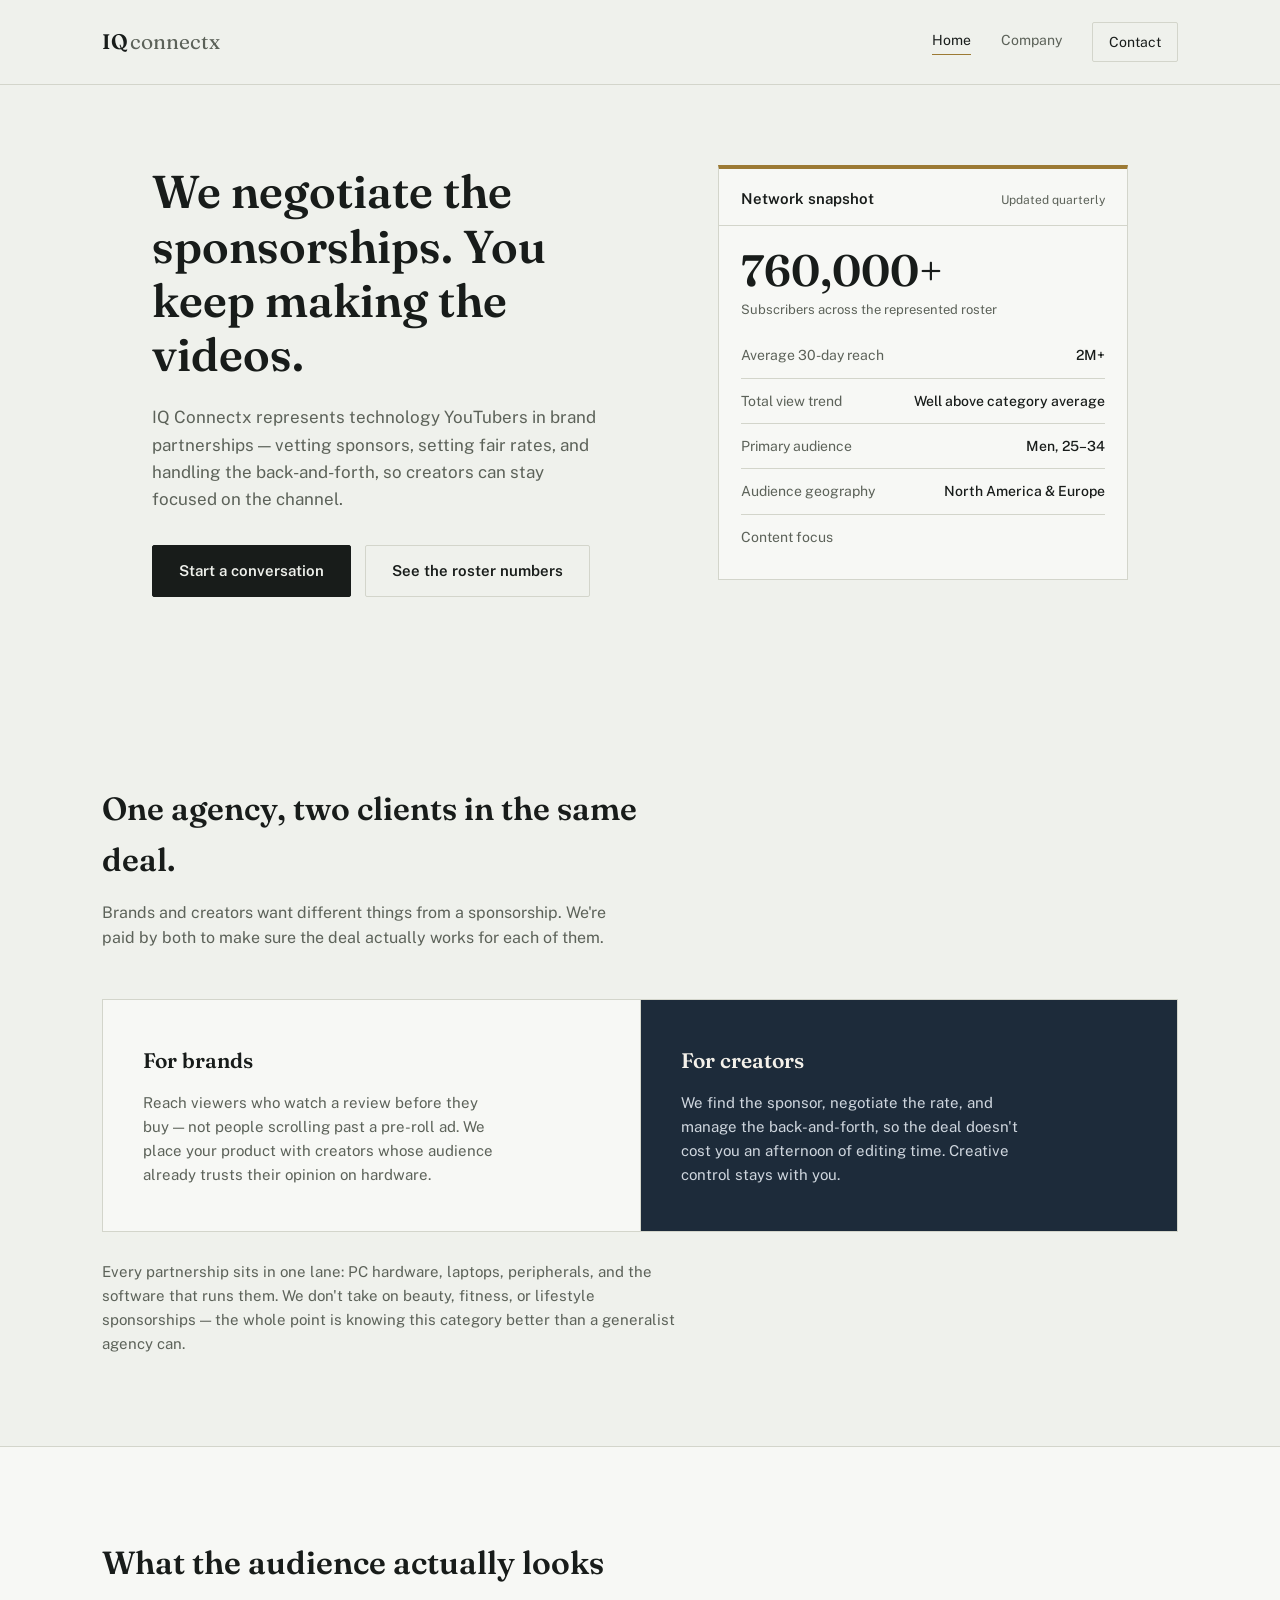
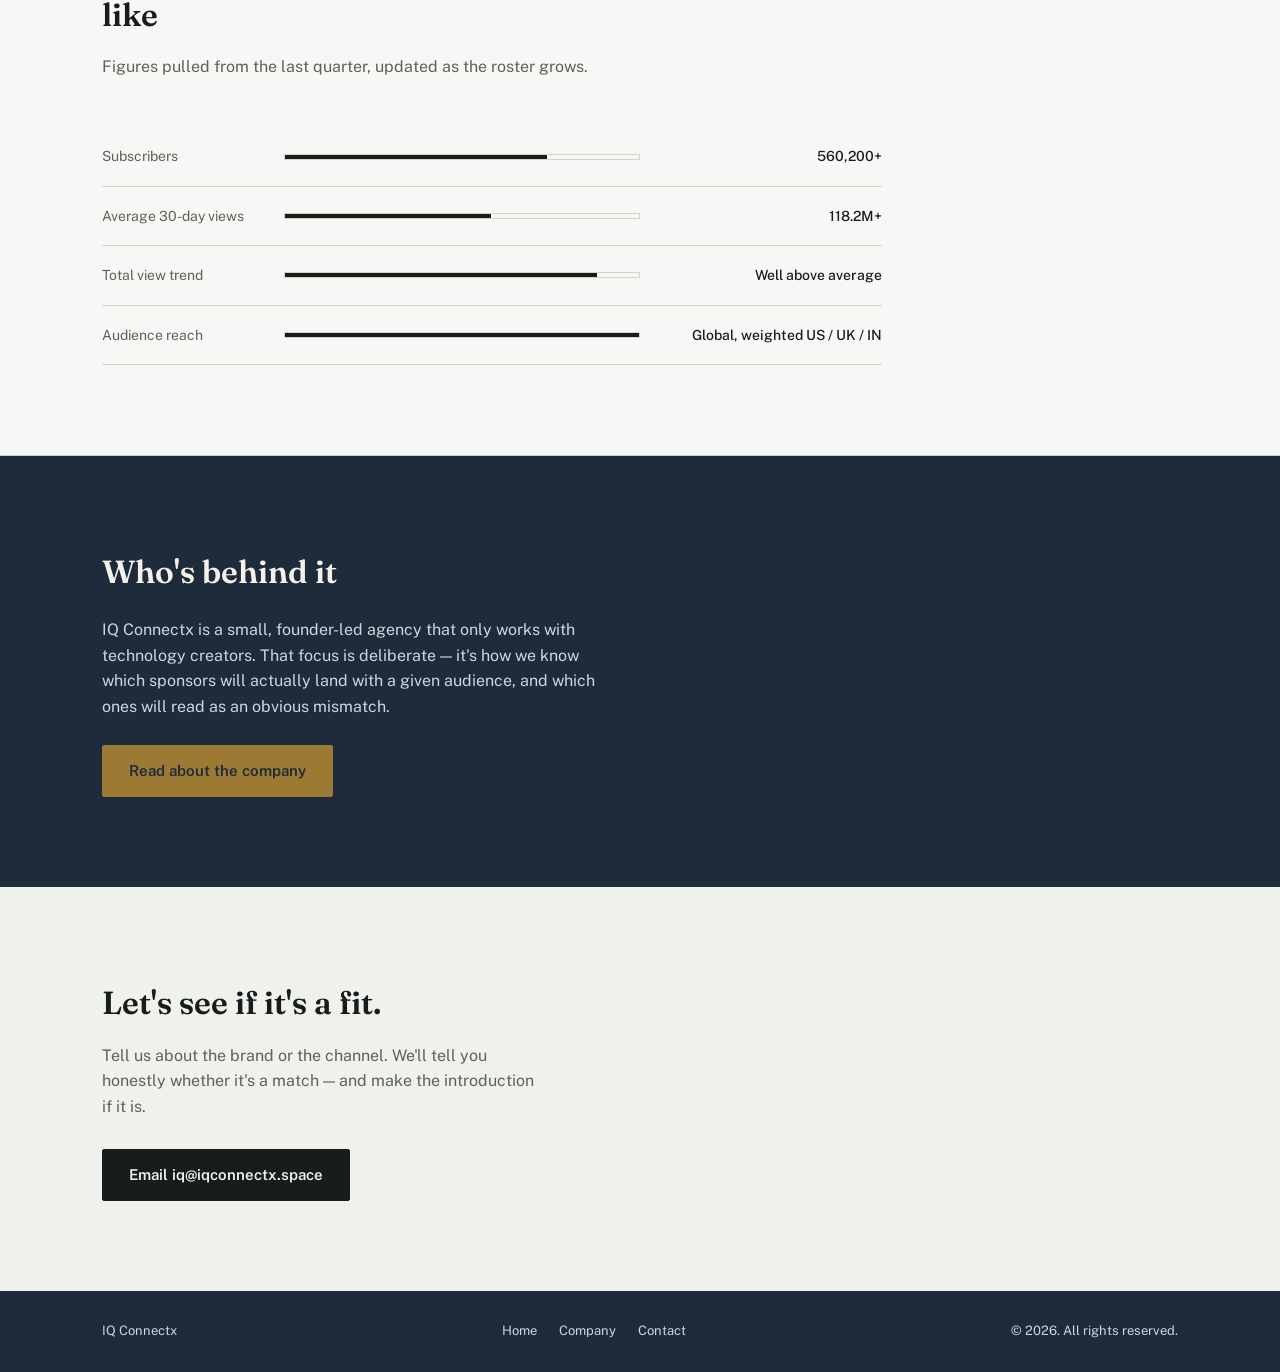
==== index.html @ 62a6c4e7 "ggUpdate index.html" ====
<!DOCTYPE html>
<html lang="en">
<head>
<meta charset="UTF-8">
<meta name="viewport" content="width=device-width, initial-scale=1.0">
<title>IQ Connectx | Talent Agency for Technology Creators</title>
<link rel="preconnect" href="https://fonts.googleapis.com">
<link rel="preconnect" href="https://fonts.gstatic.com" crossorigin>
<link href="https://fonts.googleapis.com/css2?family=Fraunces:wght@400;500;600;700&family=Public+Sans:wght@400;500;600;700&display=swap" rel="stylesheet">
<link rel="stylesheet" href="style.css">
</head>
<body>

<header>
  <nav>
    <a href="index.html#top" class="wordmark">IQ<span>connectx</span></a>
    <div class="nav-links">
      <a href="index.html" class="nav-link is-current" aria-current="page">Home</a>
      <a href="company.html" class="nav-link">Company</a>
      <a href="#contact" class="nav-link nav-link--cta">Contact</a>
    </div>
  </nav>
</header>

<div class="hero" id="top">
  <div class="hero-copy">
    <h1>We negotiate the sponsorships. You keep making the videos.</h1>
    <p class="hero-sub">
      IQ Connectx represents technology YouTubers in brand partnerships —
      vetting sponsors, setting fair rates, and handling the back-and-forth,
      so creators can stay focused on the channel.
    </p>
    <div class="hero-actions">
      <a class="button" href="#contact">Start a conversation</a>
      <a class="button button--ghost" href="#network">See the roster numbers</a>
    </div>
  </div>

  <div class="snapshot-card" aria-label="Creator network snapshot">
    <div class="snapshot-head">
      <h2>Network snapshot</h2>
      <span>Updated quarterly</span>
    </div>
    <div class="snapshot-figure">
      <strong>760,000+</strong>
      <span>Subscribers across the represented roster</span>
    </div>
    <ul class="snapshot-rows">
      <li><span>Average 30-day reach</span><span>2M+</span></li>
      <li><span>Total view trend</span><span>Well above category average</span></li>
      <li><span>Primary audience</span><span>Men, 25–34</span></li>
      <li><span>Audience geography</span><span>North America  &amp; Europe </span></li>
      <li><span>Content focus</span><span><Sim Racing | PC Building | Tech & Laptops | Gaming Peripherals</span></li>
    </ul>
  </div>
</div>


<section class="section" id="what-we-do">
  <div class="section-inner">
    <h2>One agency, two clients in the same deal.</h2>
    <p class="section-dek">Brands and creators want different things from a sponsorship. We're paid by both to make sure the deal actually works for each of them.</p>

    <div class="split">
      <div class="split-panel split-panel--paper">
        <h3>For brands</h3>
        <p>Reach viewers who watch a review before they buy — not people scrolling past a pre-roll ad. We place your product with creators whose audience already trusts their opinion on hardware.</p>
      </div>
      <div class="split-panel split-panel--navy">
        <h3>For creators</h3>
        <p>We find the sponsor, negotiate the rate, and manage the back-and-forth, so the deal doesn't cost you an afternoon of editing time. Creative control stays with you.</p>
      </div>
    </div>

    <p class="split-note">Every partnership sits in one lane: PC hardware, laptops, peripherals, and the software that runs them. We don't take on beauty, fitness, or lifestyle sponsorships — the whole point is knowing this category better than a generalist agency can.</p>
  </div>
</section>


<section class="section" id="network" style="background: var(--paper-raised); border-top: 1px solid var(--line); border-bottom: 1px solid var(--line);">
  <div class="section-inner">
    <h2>What the audience actually looks like</h2>
    <p class="section-dek">Figures pulled from the last quarter, updated as the roster grows.</p>

    <div class="bench">
      <div class="bench-row">
        <span class="bench-label">Subscribers</span>
        <div class="bench-track"><div class="bench-fill" style="--value:74%"></div></div>
        <span class="bench-value">560,200+</span>
      </div>
      <div class="bench-row">
        <span class="bench-label">Average 30-day views</span>
        <div class="bench-track"><div class="bench-fill" style="--value:58%"></div></div>
        <span class="bench-value">118.2M+</span>
      </div>
      <div class="bench-row">
        <span class="bench-label">Total view trend</span>
        <div class="bench-track"><div class="bench-fill" style="--value:88%"></div></div>
        <span class="bench-value">Well above average</span>
      </div>
      <div class="bench-row">
        <span class="bench-label">Audience reach</span>
        <div class="bench-track"><div class="bench-fill" style="--value:100%"></div></div>
        <span class="bench-value">Global, weighted US / UK / IN</span>
      </div>
    </div>
  </div>
</section>


<section class="section section--navy">
  <div class="section-inner about-teaser">
    <div>
      <h2>Who's behind it</h2>
      <p>IQ Connectx is a small, founder-led agency that only works with technology creators. That focus is deliberate — it's how we know which sponsors will actually land with a given audience, and which ones will read as an obvious mismatch.</p>
      <a class="button button--on-navy" href="company.html">Read about the company</a>
    </div>
  </div>
</section>


<section class="section" id="contact">
  <div class="section-inner">
    <h2>Let's see if it's a fit.</h2>
    <p class="contact-sub">Tell us about the brand or the channel. We'll tell you honestly whether it's a match — and make the introduction if it is.</p>
    <a class="button" href="mailto:iq@iqconnectx.space">Email iq@iqconnectx.space</a>
  </div>
</section>


<footer>
  <div class="footer-inner">
    <span>IQ Connectx</span>
    <div class="footer-links">
      <a href="index.html">Home</a>
      <a href="company.html">Company</a>
      <a href="#contact">Contact</a>
    </div>
    <span>© 2026. All rights reserved.</span>
  </div>
</footer>

</body>
</html>
---- style.css ----
* {
  margin: 0;
  padding: 0;
  box-sizing: border-box;
}

:root {
  --paper: #eff1ec;
  --paper-raised: #f7f8f5;
  --ink: #181c1a;
  --ink-muted: #5c6259;
  --navy: #1d2b3a;
  --navy-text: #cfd6de;
  --gold: #9c7a34;
  --line: #d3d5cb;
  --line-on-navy: #38485a;

  --font-display: 'Fraunces', serif;
  --font-body: 'Public Sans', sans-serif;
}

@media (prefers-reduced-motion: reduce) {
  * { animation: none !important; transition: none !important; }
}

html {
  scroll-behavior: smooth;
}

body {
  font-family: var(--font-body);
  background: var(--paper);
  color: var(--ink);
  line-height: 1.6;
  font-size: 16px;
}

a { color: inherit; }

img { max-width: 100%; display: block; }

/* ---------- Header / Nav ---------- */

header {
  padding: 22px 8%;
  border-bottom: 1px solid var(--line);
  background: var(--paper);
}

nav {
  display: flex;
  justify-content: space-between;
  align-items: center;
  max-width: 1180px;
  margin: 0 auto;
}

.wordmark {
  font-family: var(--font-display);
  font-weight: 600;
  font-size: 21px;
  text-decoration: none;
  color: var(--ink);
}

.wordmark span {
  color: var(--ink-muted);
  font-weight: 400;
  margin-left: 2px;
}

.nav-links {
  display: flex;
  align-items: center;
  gap: 30px;
}

.nav-link {
  text-decoration: none;
  font-size: 14px;
  color: var(--ink-muted);
  padding-bottom: 3px;
  border-bottom: 1px solid transparent;
  transition: color 0.15s ease, border-color 0.15s ease;
}

.nav-link:hover {
  color: var(--ink);
}

.nav-link.is-current {
  color: var(--ink);
  border-bottom-color: var(--gold);
}

.nav-link--cta {
  color: var(--ink);
  border: 1px solid var(--line);
  padding: 8px 16px;
  border-radius: 2px;
}

.nav-link--cta:hover {
  border-color: var(--gold);
  color: var(--ink);
}

/* ---------- Buttons ---------- */

.button {
  display: inline-block;
  background: var(--ink);
  color: var(--paper);
  padding: 13px 26px;
  border-radius: 2px;
  text-decoration: none;
  font-weight: 600;
  font-size: 15px;
  border: 1px solid var(--ink);
  transition: background 0.15s ease, color 0.15s ease;
}

.button:hover {
  background: transparent;
  color: var(--ink);
}

.button--on-navy {
  background: var(--gold);
  color: var(--navy);
  border-color: var(--gold);
}

.button--on-navy:hover {
  background: transparent;
  color: var(--gold);
}

.button--ghost {
  background: transparent;
  border: 1px solid var(--line);
  color: var(--ink);
}

.button--ghost:hover {
  border-color: var(--gold);
  background: transparent;
  color: var(--ink);
}

/* ---------- Hero ---------- */

.hero {
  max-width: 1180px;
  margin: 0 auto;
  padding: 80px 8% 96px;
  display: grid;
  grid-template-columns: 1.1fr 0.9fr;
  gap: 64px;
  align-items: start;
}

.hero-copy h1 {
  font-family: var(--font-display);
  font-size: 46px;
  line-height: 1.18;
  font-weight: 600;
  margin-bottom: 22px;
  max-width: 18ch;
}

.hero-sub {
  font-size: 17px;
  color: var(--ink-muted);
  max-width: 46ch;
  margin-bottom: 32px;
}

.hero-actions {
  display: flex;
  gap: 14px;
  flex-wrap: wrap;
}

/* ---------- Snapshot card (hero, right column) ---------- */

.snapshot-card {
  background: var(--paper-raised);
  border: 1px solid var(--line);
  border-top: 4px solid var(--gold);
}

.snapshot-head {
  display: flex;
  justify-content: space-between;
  align-items: baseline;
  padding: 18px 22px 14px;
  border-bottom: 1px solid var(--line);
}

.snapshot-head h2 {
  font-family: var(--font-body);
  font-size: 15px;
  font-weight: 600;
}

.snapshot-head span {
  font-size: 12px;
  color: var(--ink-muted);
}

.snapshot-figure {
  padding: 22px 22px 6px;
}

.snapshot-figure strong {
  display: block;
  font-family: var(--font-display);
  font-size: 44px;
  font-weight: 600;
  line-height: 1;
}

.snapshot-figure span {
  display: block;
  margin-top: 8px;
  font-size: 13px;
  color: var(--ink-muted);
}

.snapshot-rows {
  list-style: none;
  padding: 6px 22px 20px;
}

.snapshot-rows li {
  display: flex;
  justify-content: space-between;
  gap: 16px;
  padding: 11px 0;
  border-bottom: 1px solid var(--line);
  font-size: 14px;
}

.snapshot-rows li:last-child {
  border-bottom: none;
}

.snapshot-rows span:first-child {
  color: var(--ink-muted);
}

.snapshot-rows span:last-child {
  text-align: right;
  font-weight: 500;
  max-width: 22ch;
}

/* ---------- Sections (shared) ---------- */

.section {
  padding: 90px 8%;
}

.section-inner {
  max-width: 1180px;
  margin: 0 auto;
}

.section h2 {
  font-family: var(--font-display);
  font-size: 32px;
  font-weight: 600;
  max-width: 26ch;
  margin-bottom: 14px;
}

.section-dek {
  color: var(--ink-muted);
  max-width: 52ch;
  margin-bottom: 48px;
}

.section--navy {
  background: var(--navy);
  color: var(--navy-text);
}

.section--navy h2 {
  color: #f4f1ea;
}

.section--navy .section-dek {
  color: var(--navy-text);
}

/* ---------- Split panels: for brands / for creators ---------- */

.split {
  display: grid;
  grid-template-columns: 1fr 1fr;
  border: 1px solid var(--line);
}

.split-panel {
  padding: 44px 40px;
}

.split-panel--paper {
  background: var(--paper-raised);
}

.split-panel--navy {
  background: var(--navy);
  color: var(--navy-text);
  border-left: 1px solid var(--line);
}

.split-panel h3 {
  font-family: var(--font-display);
  font-size: 21px;
  font-weight: 600;
  margin-bottom: 14px;
}

.split-panel--navy h3 {
  color: #f4f1ea;
}

.split-panel p {
  font-size: 15px;
  color: var(--ink-muted);
  max-width: 40ch;
}

.split-panel--navy p {
  color: var(--navy-text);
}

.split-note {
  margin-top: 28px;
  font-size: 15px;
  color: var(--ink-muted);
  max-width: 64ch;
}

/* ---------- Benchmark bars ---------- */

.bench {
  max-width: 780px;
}

.bench-row {
  display: grid;
  grid-template-columns: 160px 1fr 220px;
  align-items: center;
  gap: 22px;
  padding: 18px 0;
  border-bottom: 1px solid var(--line);
}

.bench-label {
  font-size: 14px;
  color: var(--ink-muted);
}

.bench-track {
  height: 6px;
  background: var(--paper-raised);
  border: 1px solid var(--line);
}

.bench-fill {
  height: 100%;
  width: var(--value);
  background: var(--ink);
}

.bench-value {
  font-size: 14px;
  text-align: right;
  font-weight: 500;
}

/* ---------- About teaser band (index) ---------- */

.about-teaser {
  display: grid;
  grid-template-columns: 1.2fr 0.8fr;
  gap: 48px;
  align-items: center;
}

.about-teaser p {
  color: var(--navy-text);
  max-width: 52ch;
  margin-bottom: 26px;
}

.about-teaser h2 {
  margin-bottom: 20px;
}

/* ---------- Contact ---------- */

.contact-sub {
  color: var(--ink-muted);
  max-width: 44ch;
  margin-bottom: 30px;
}

/* ---------- Footer ---------- */

footer {
  background: var(--navy);
  color: var(--navy-text);
  padding: 30px 8%;
}

.footer-inner {
  max-width: 1180px;
  margin: 0 auto;
  display: flex;
  justify-content: space-between;
  align-items: center;
  flex-wrap: wrap;
  gap: 12px;
  font-size: 13px;
}

.footer-links {
  display: flex;
  gap: 22px;
}

.footer-links a {
  text-decoration: none;
  color: var(--navy-text);
}

.footer-links a:hover {
  color: #f4f1ea;
}

/* ---------- Company page: hero ---------- */

.company-hero {
  max-width: 780px;
  margin: 0 auto;
  padding: 80px 8% 20px;
  text-align: left;
}

.company-hero h1 {
  font-family: var(--font-display);
  font-size: 42px;
  font-weight: 600;
  line-height: 1.2;
  margin-bottom: 20px;
}

.company-hero p {
  font-size: 17px;
  color: var(--ink-muted);
  max-width: 58ch;
}

/* ---------- Story ---------- */

.story {
  max-width: 700px;
}

.story p {
  margin-bottom: 20px;
  font-size: 16px;
}

.story p:last-child {
  margin-bottom: 0;
}

/* ---------- Values ---------- */

.values {
  display: grid;
  gap: 30px;
  max-width: 820px;
}

.value-row {
  display: grid;
  grid-template-columns: 220px 1fr;
  gap: 24px;
  padding-bottom: 30px;
  border-bottom: 1px solid var(--line-on-navy);
}

.value-row:last-child {
  border-bottom: none;
  padding-bottom: 0;
}

.value-row h3 {
  font-family: var(--font-display);
  font-size: 19px;
  font-weight: 600;
  color: #f4f1ea;
}

.value-row p {
  color: var(--navy-text);
  max-width: 54ch;
}

/* ---------- Timeline ---------- */

.timeline {
  max-width: 720px;
  border-left: 1px solid var(--line);
}

.timeline-row {
  position: relative;
  padding: 4px 0 32px 32px;
}

.timeline-row::before {
  content: "";
  position: absolute;
  left: -5px;
  top: 6px;
  width: 9px;
  height: 9px;
  background: var(--gold);
  border-radius: 50%;
}

.timeline-row:last-child {
  padding-bottom: 0;
}

.timeline-year {
  font-family: var(--font-display);
  font-size: 18px;
  font-weight: 600;
  margin-bottom: 6px;
}

.timeline-row p {
  color: var(--ink-muted);
  max-width: 52ch;
}

/* ---------- Team ---------- */

.team {
  display: grid;
  grid-template-columns: repeat(3, 1fr);
  gap: 30px;
}

.team-card {
  border-top: 1px solid var(--line);
  padding-top: 22px;
}

.team-avatar {
  width: 44px;
  height: 44px;
  border-radius: 50%;
  background: var(--navy);
  color: #f4f1ea;
  font-family: var(--font-display);
  font-weight: 600;
  font-size: 15px;
  display: flex;
  align-items: center;
  justify-content: center;
  margin-bottom: 16px;
}

.team-card h3 {
  font-size: 16px;
  font-weight: 600;
  margin-bottom: 4px;
}

.team-role {
  font-size: 13px;
  color: var(--gold);
  margin-bottom: 10px;
}

.team-card p {
  font-size: 14px;
  color: var(--ink-muted);
}

.editor-note {
  margin-top: 40px;
  padding: 16px 20px;
  border: 1px dashed var(--line);
  font-size: 13px;
  color: var(--ink-muted);
  max-width: 700px;
}

/* ---------- Mobile ---------- */

@media (max-width: 860px) {
  .hero {
    grid-template-columns: 1fr;
    padding-top: 56px;
  }

  .hero-copy h1 {
    font-size: 33px;
    max-width: none;
  }

  .split {
    grid-template-columns: 1fr;
  }

  .split-panel--navy {
    border-left: none;
    border-top: 1px solid var(--line);
  }

  .about-teaser {
    grid-template-columns: 1fr;
  }

  .bench-row {
    grid-template-columns: 1fr 1fr;
    row-gap: 8px;
  }

  .bench-track {
    grid-column: 1 / -1;
  }

  .value-row {
    grid-template-columns: 1fr;
    gap: 8px;
  }

  .team {
    grid-template-columns: 1fr;
  }

  .footer-inner {
    flex-direction: column;
    align-items: flex-start;
  }

  nav {
    flex-wrap: wrap;
    gap: 14px;
  }

  .nav-links {
    gap: 18px;
  }
}
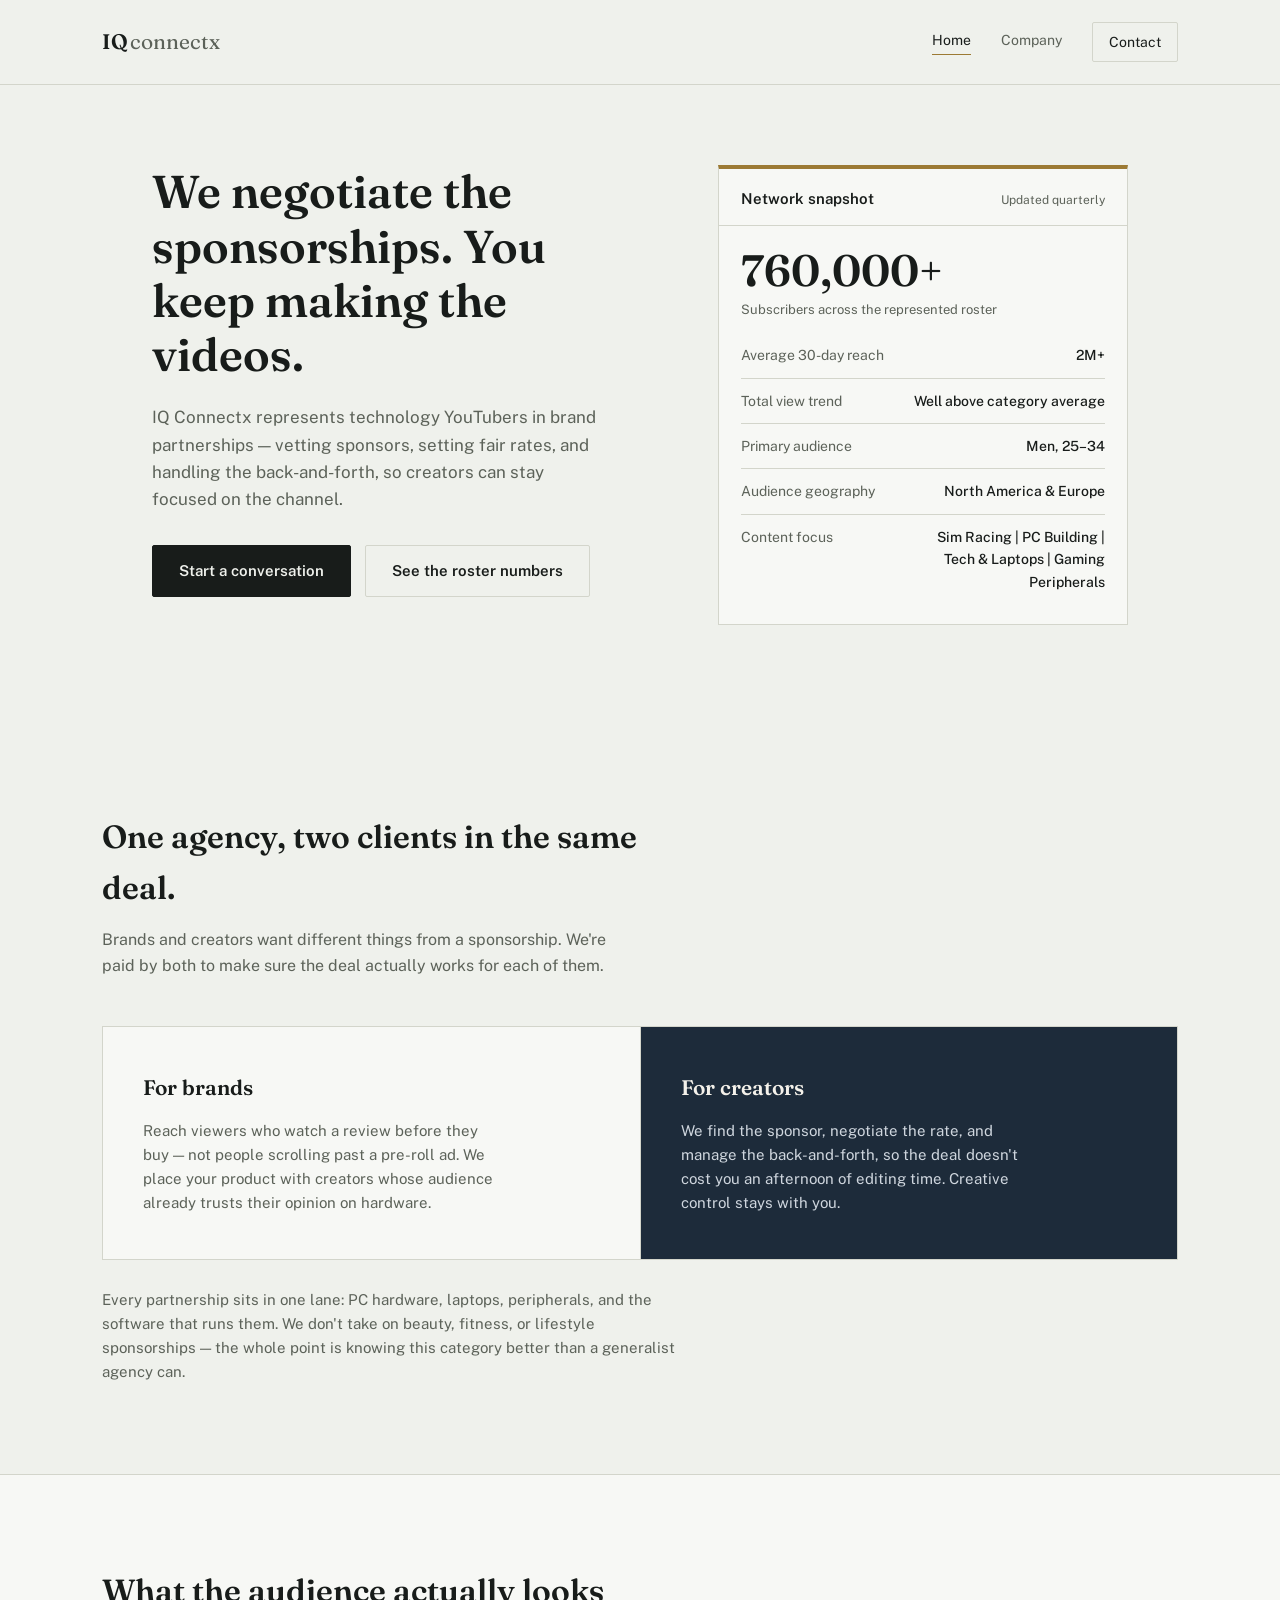
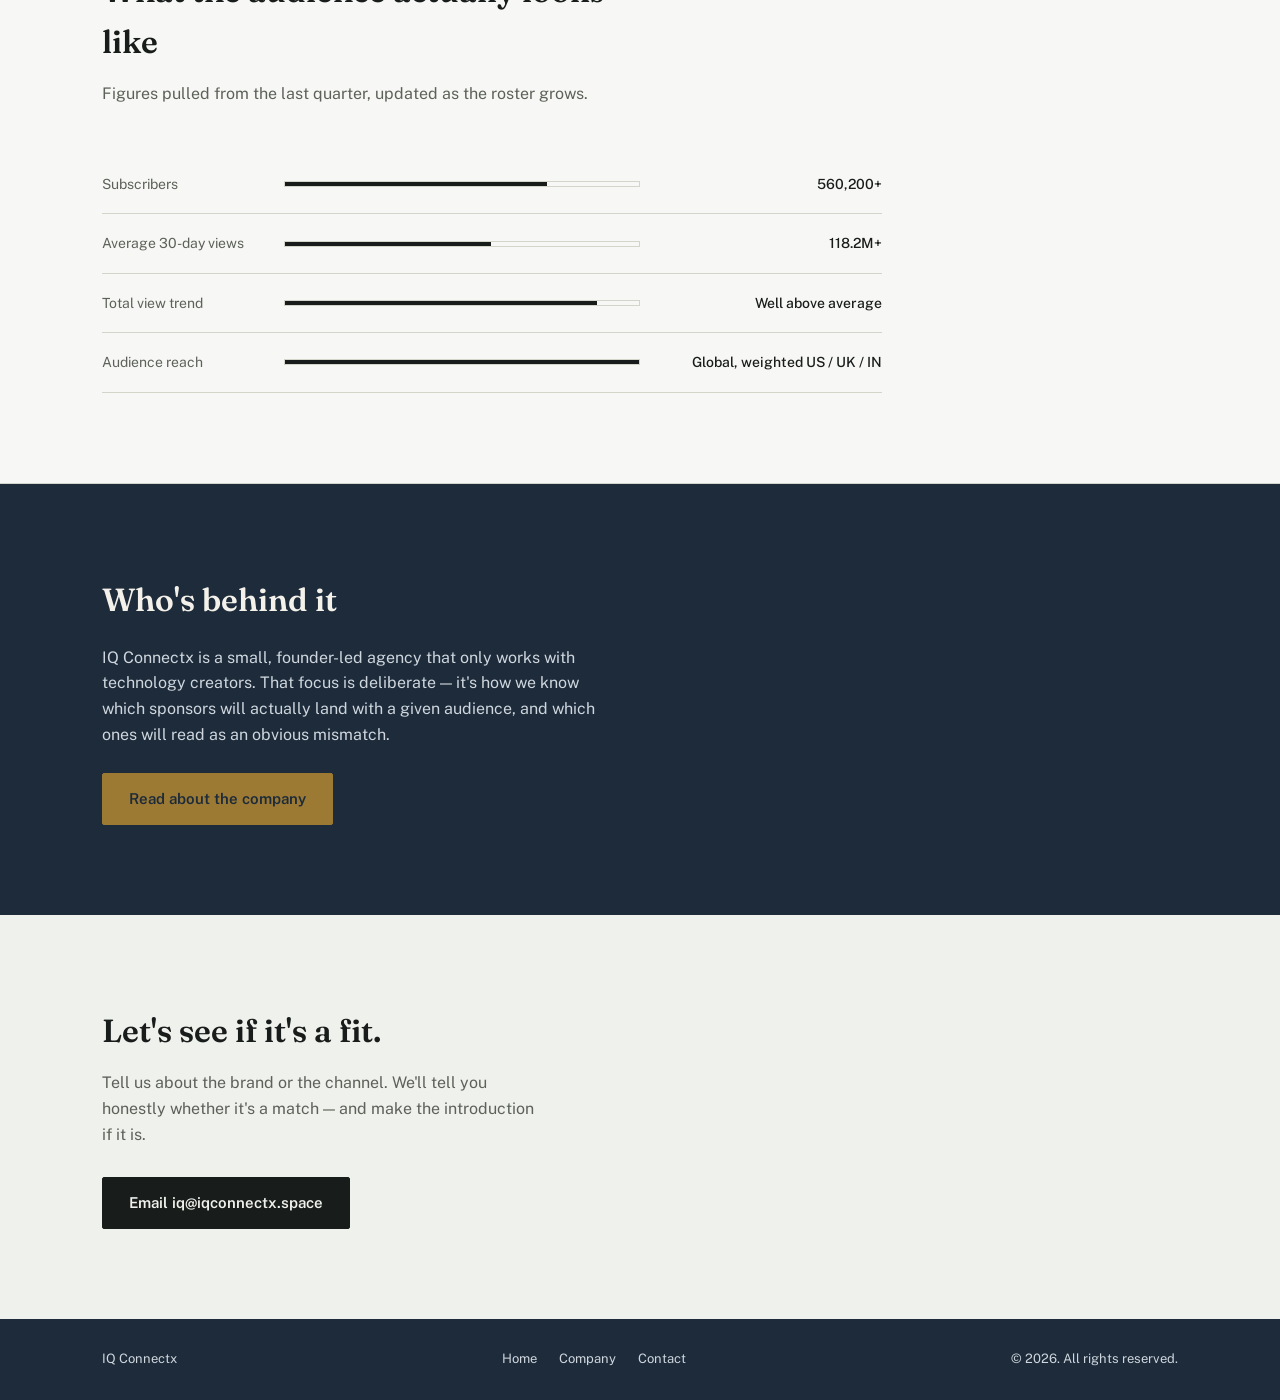
==== commit 2a7029e7: "Update index.html" ====
--- a/index.html
+++ b/index.html
@@ -50,7 +50,7 @@
       <li><span>Total view trend</span><span>Well above category average</span></li>
       <li><span>Primary audience</span><span>Men, 25–34</span></li>
       <li><span>Audience geography</span><span>North America  &amp; Europe </span></li>
-      <li><span>Content focus</span><span><Sim Racing | PC Building | Tech & Laptops | Gaming Peripherals</span></li>
+      <li><span>Content focus</span><span>Sim Racing | PC Building | Tech &amp; Laptops | Gaming Peripherals</span></li>
     </ul>
   </div>
 </div>
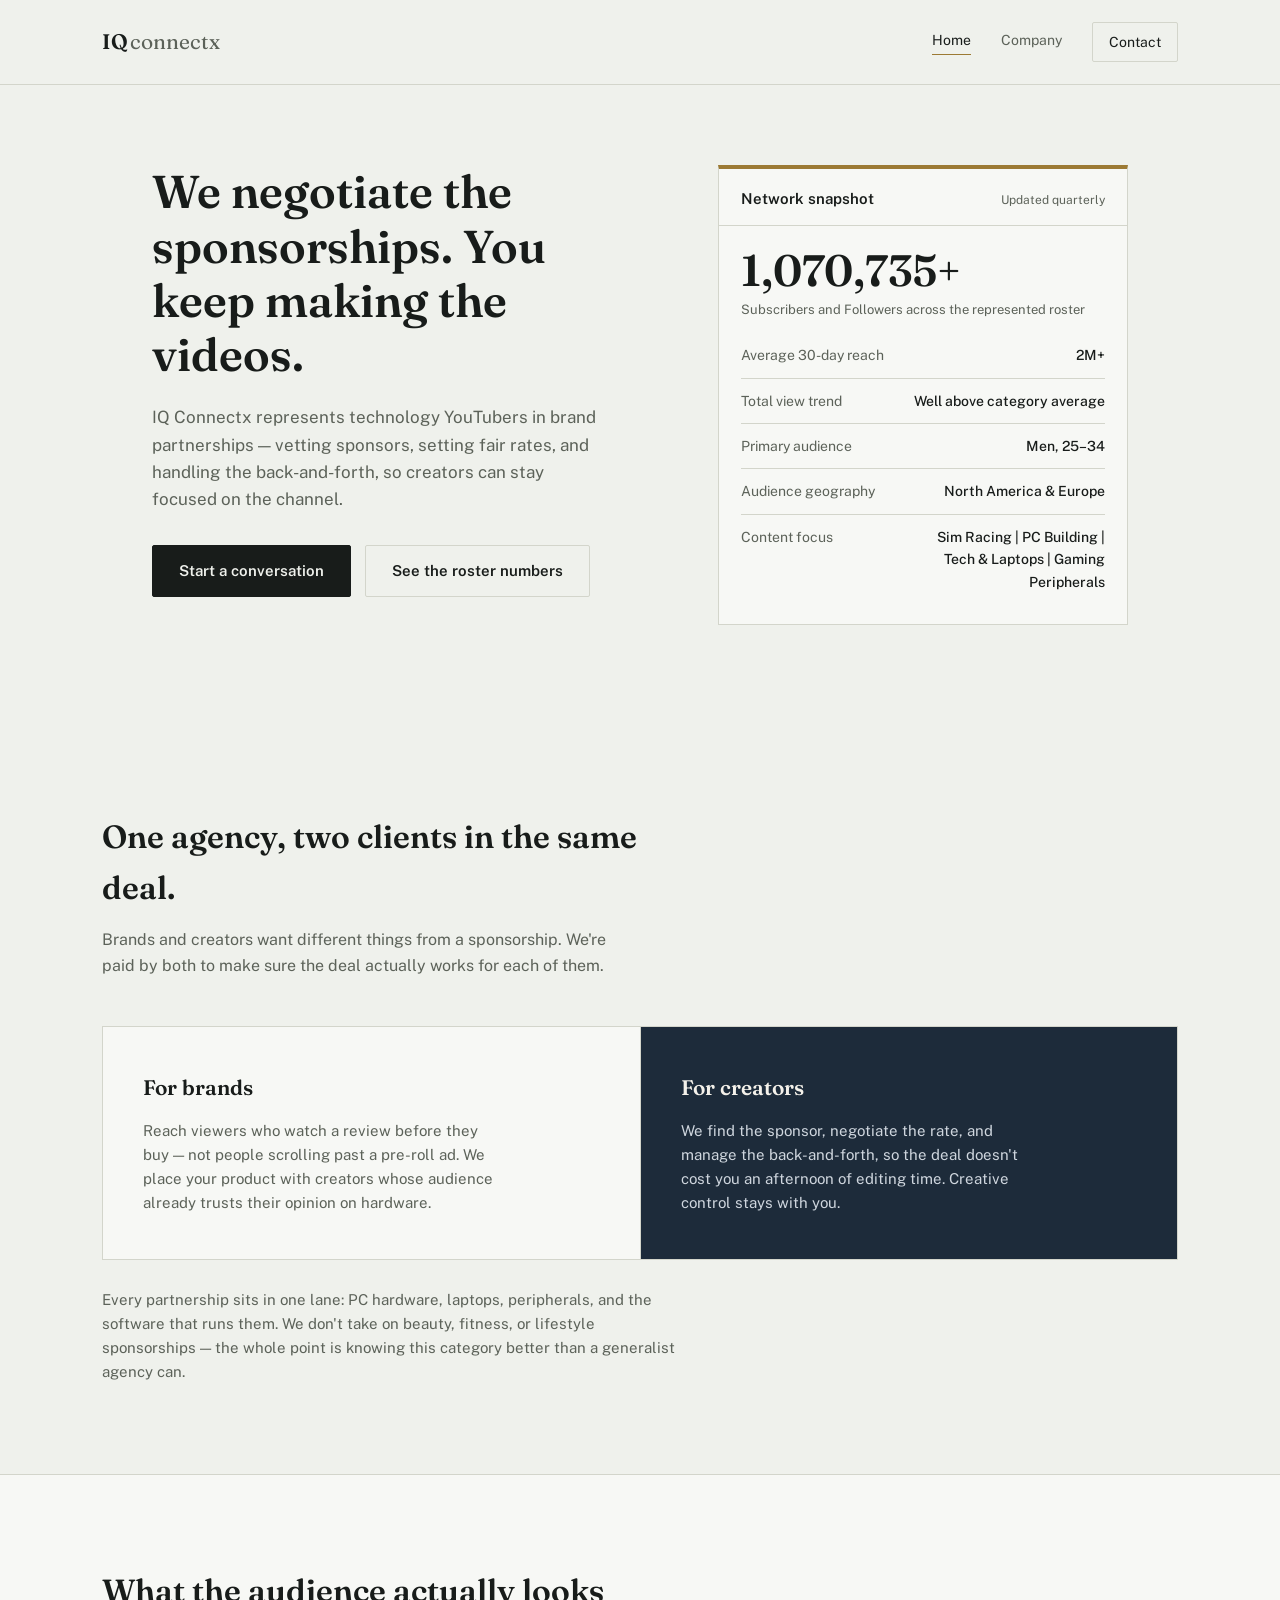
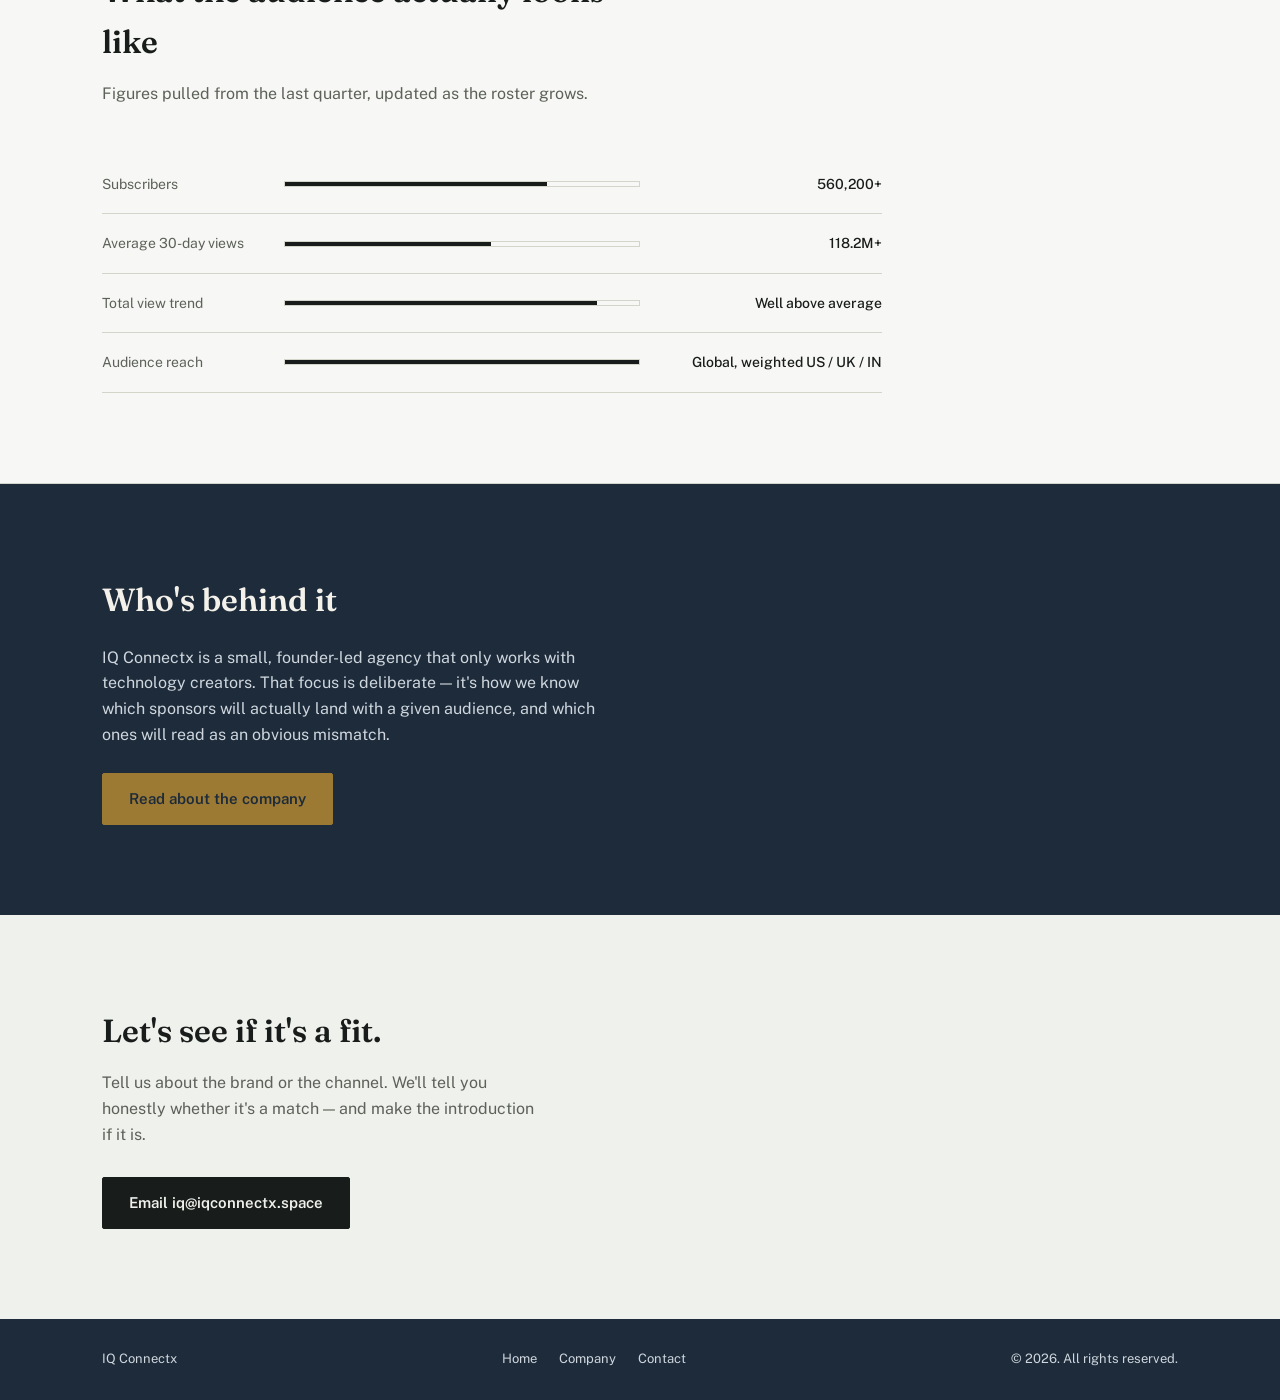
==== commit ec08f9ed: "Update index.html" ====
--- a/index.html
+++ b/index.html
@@ -42,8 +42,8 @@
       <span>Updated quarterly</span>
     </div>
     <div class="snapshot-figure">
-      <strong>760,000+</strong>
-      <span>Subscribers across the represented roster</span>
+      <strong>1,070,735+</strong>
+      <span>Subscribers and Followers across the represented roster</span>
     </div>
     <ul class="snapshot-rows">
       <li><span>Average 30-day reach</span><span>2M+</span></li>
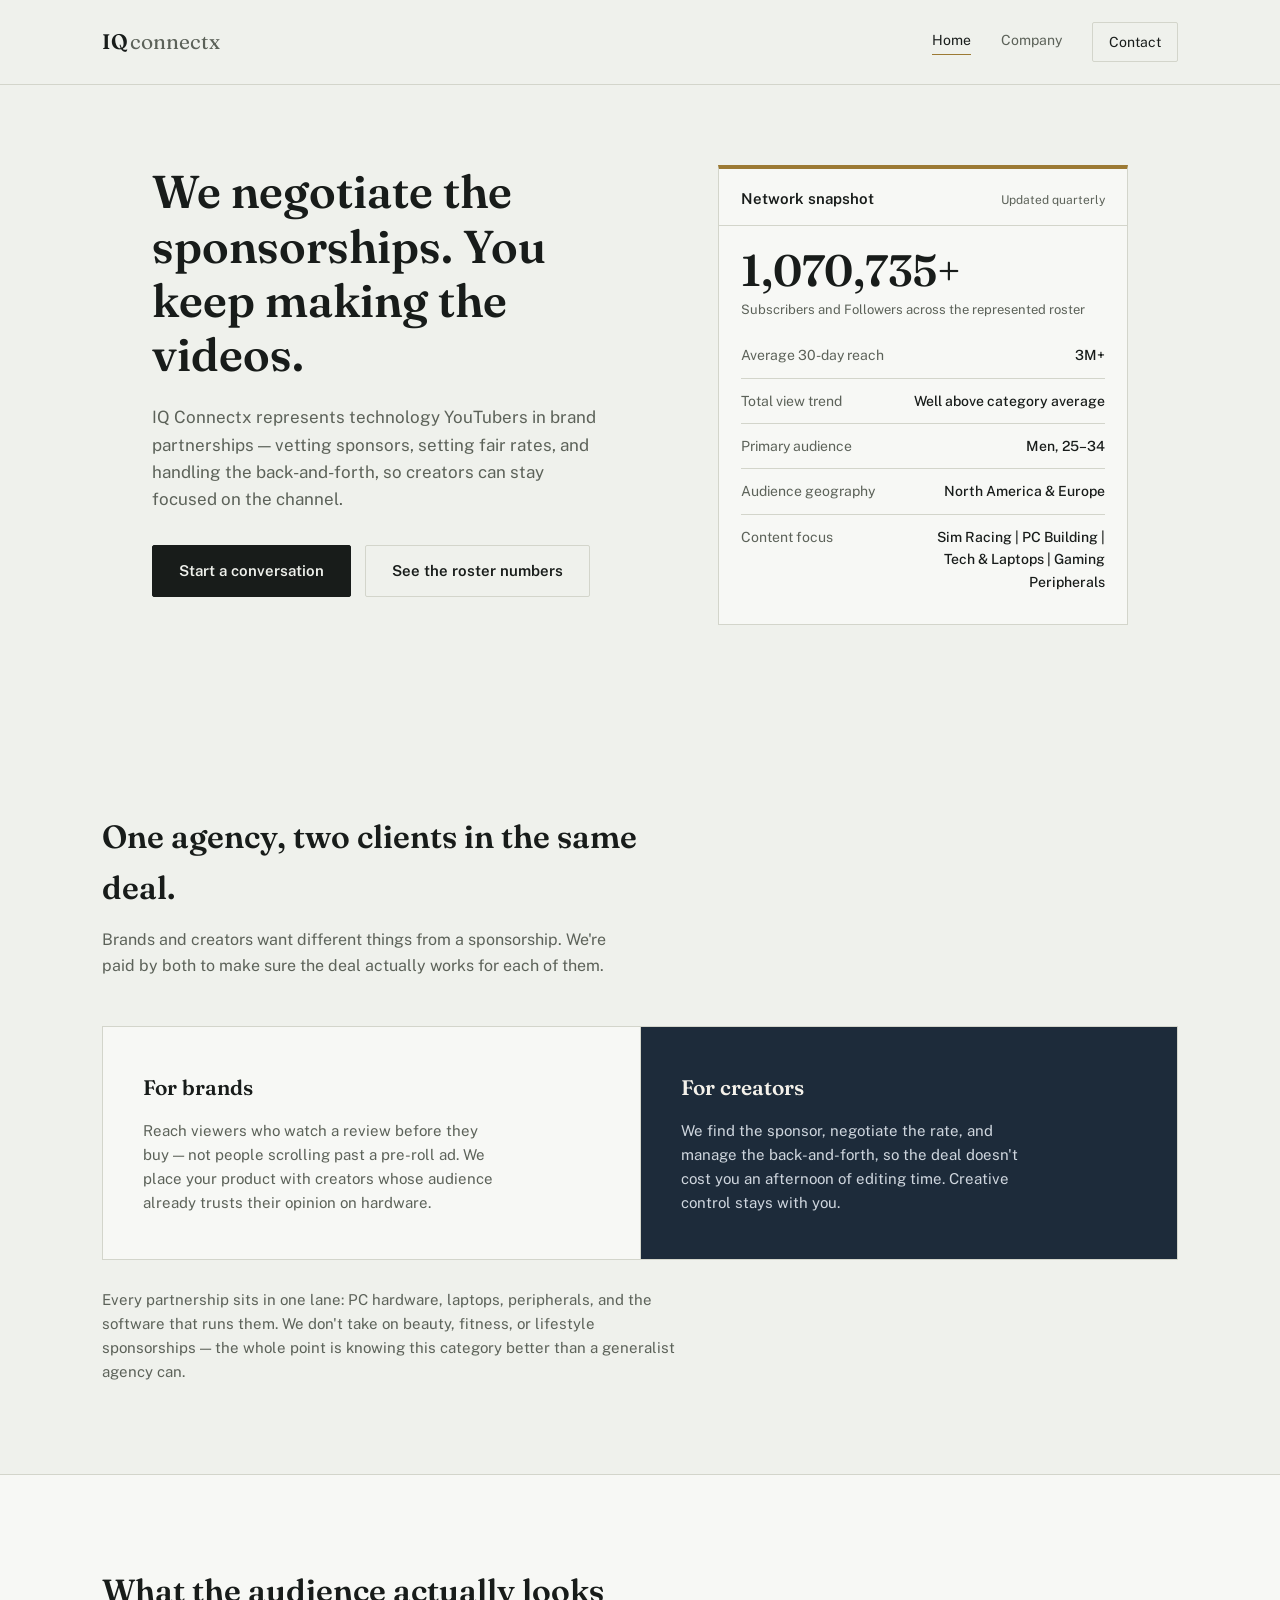
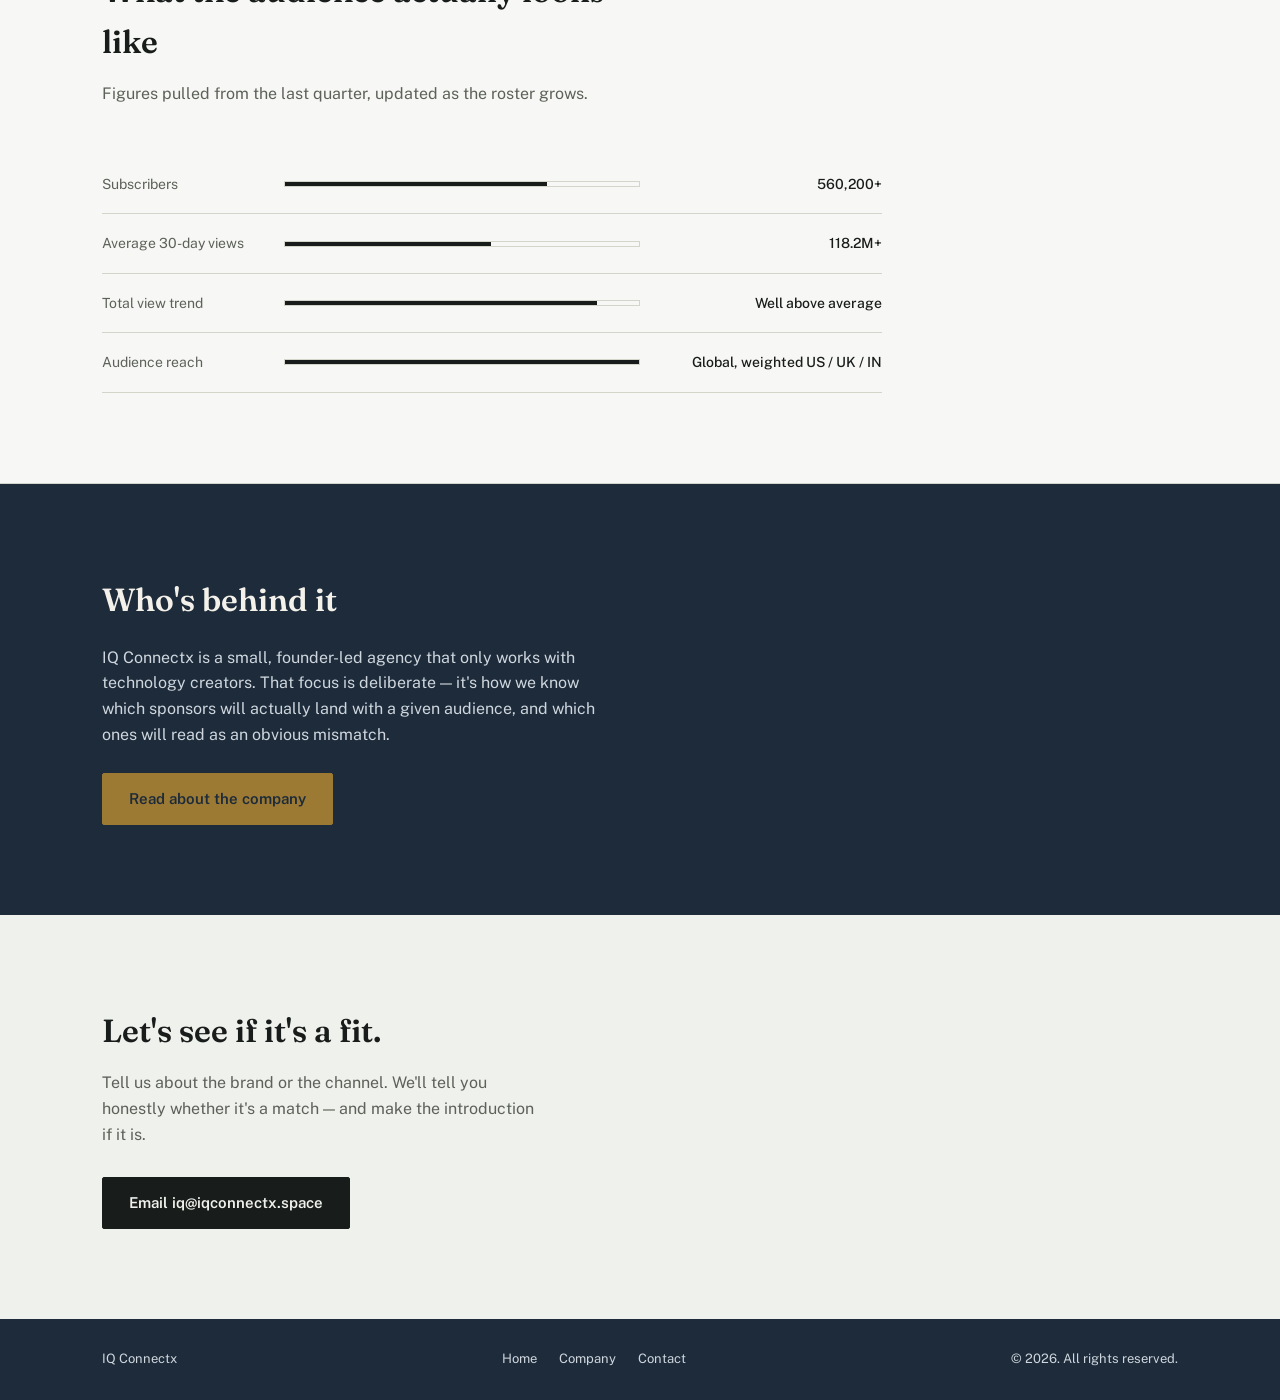
==== commit a43e5545: "Update index.html" ====
--- a/index.html
+++ b/index.html
@@ -46,7 +46,7 @@
       <span>Subscribers and Followers across the represented roster</span>
     </div>
     <ul class="snapshot-rows">
-      <li><span>Average 30-day reach</span><span>2M+</span></li>
+      <li><span>Average 30-day reach</span><span>3M+</span></li>
       <li><span>Total view trend</span><span>Well above category average</span></li>
       <li><span>Primary audience</span><span>Men, 25–34</span></li>
       <li><span>Audience geography</span><span>North America  &amp; Europe </span></li>
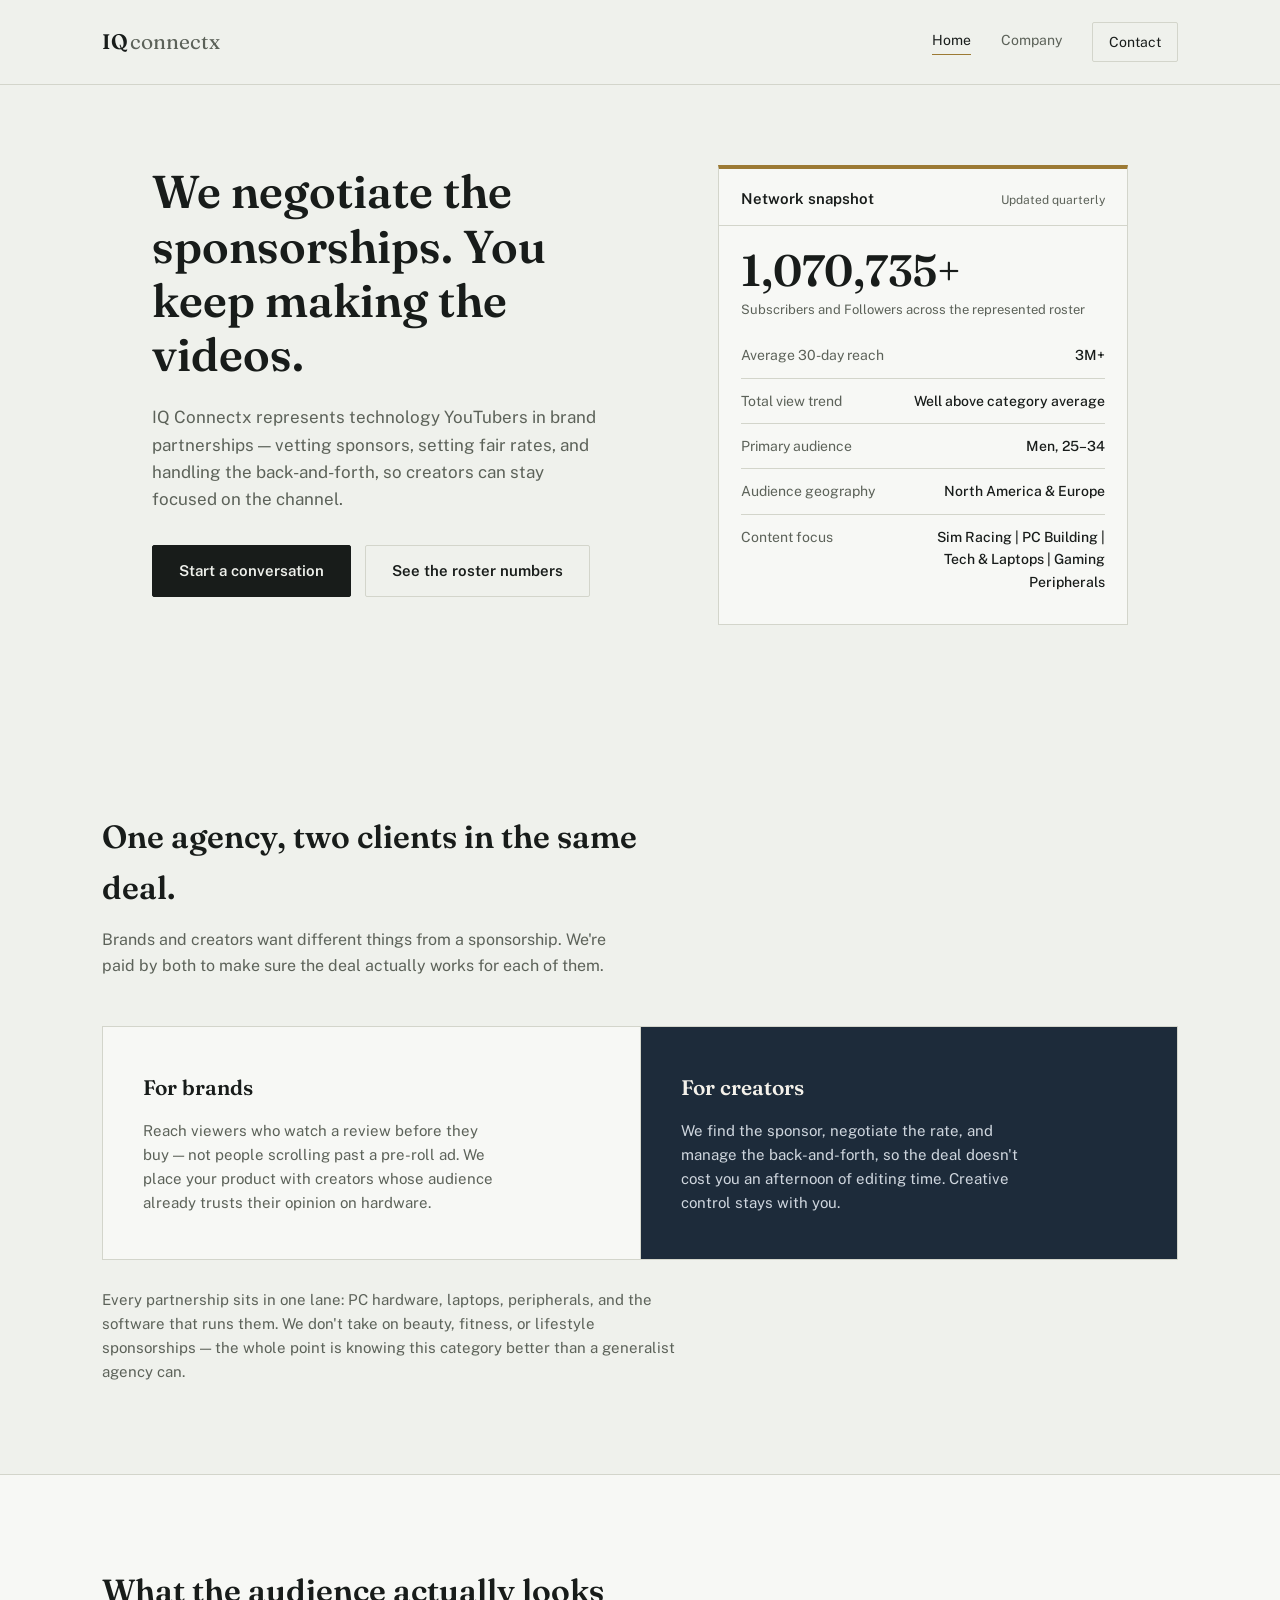
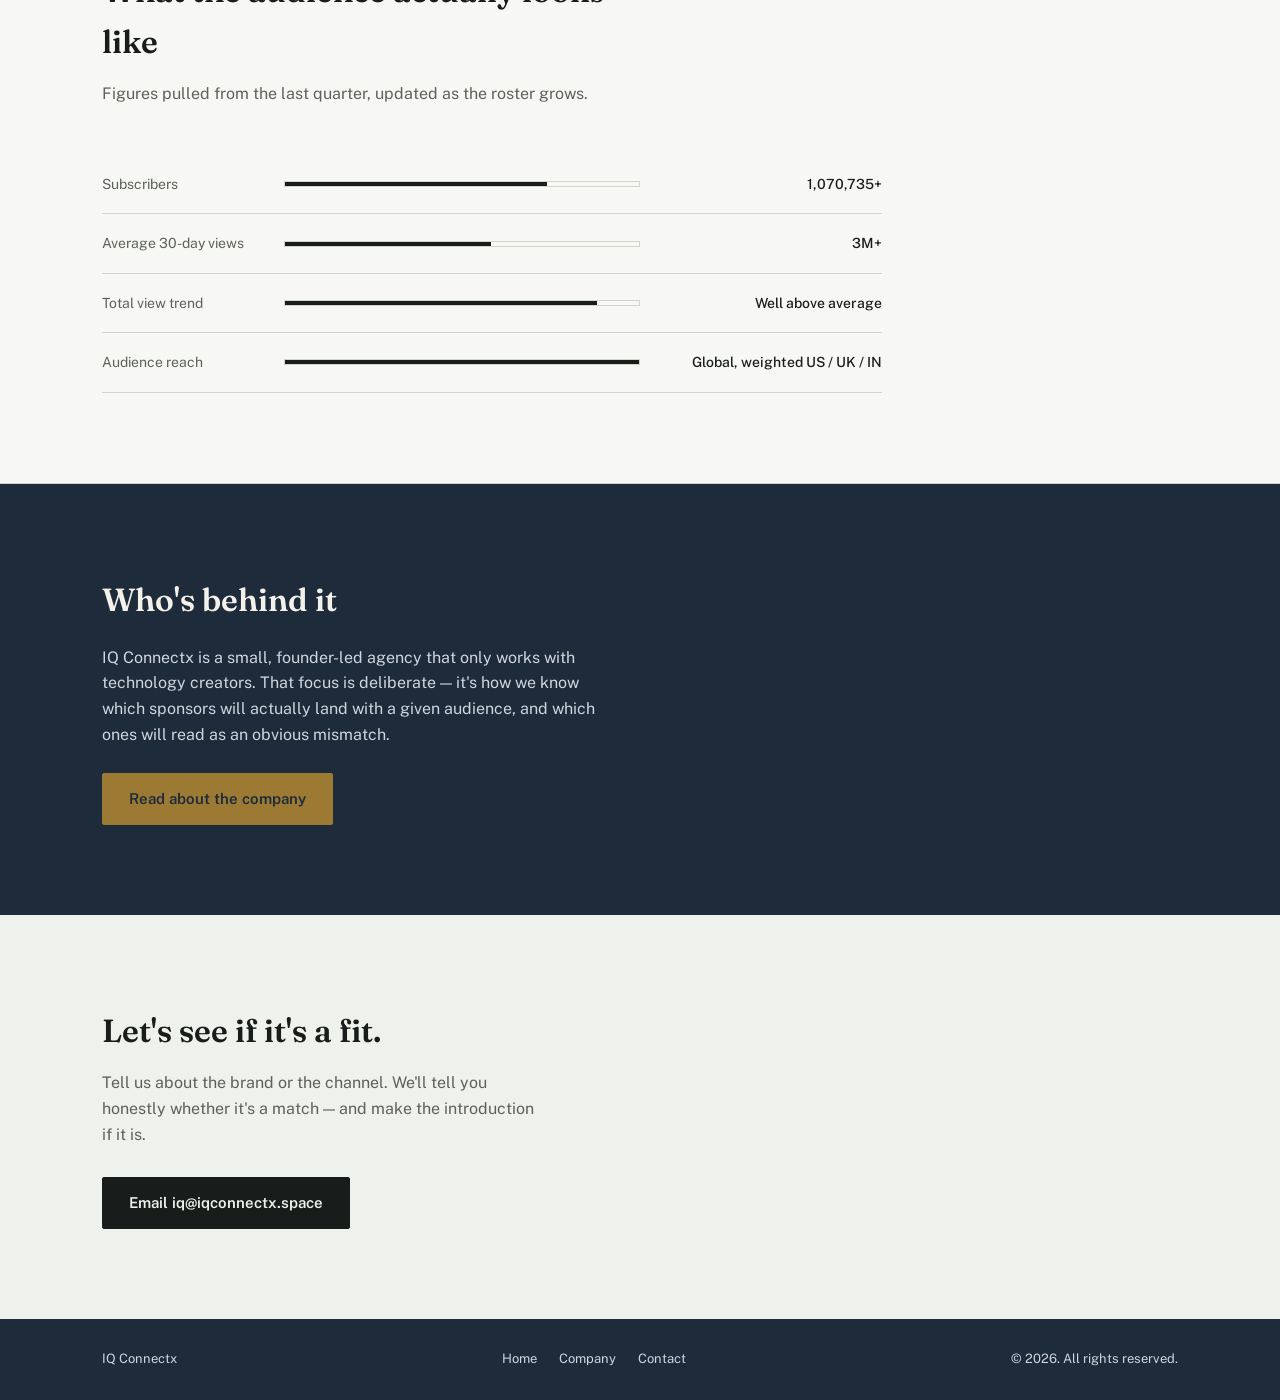
==== commit 8b1f7fb9: "Update index.html" ====
--- a/index.html
+++ b/index.html
@@ -86,12 +86,12 @@
       <div class="bench-row">
         <span class="bench-label">Subscribers</span>
         <div class="bench-track"><div class="bench-fill" style="--value:74%"></div></div>
-        <span class="bench-value">560,200+</span>
+        <span class="bench-value">1,070,735+</span>
       </div>
       <div class="bench-row">
         <span class="bench-label">Average 30-day views</span>
         <div class="bench-track"><div class="bench-fill" style="--value:58%"></div></div>
-        <span class="bench-value">118.2M+</span>
+        <span class="bench-value">3M+</span>
       </div>
       <div class="bench-row">
         <span class="bench-label">Total view trend</span>
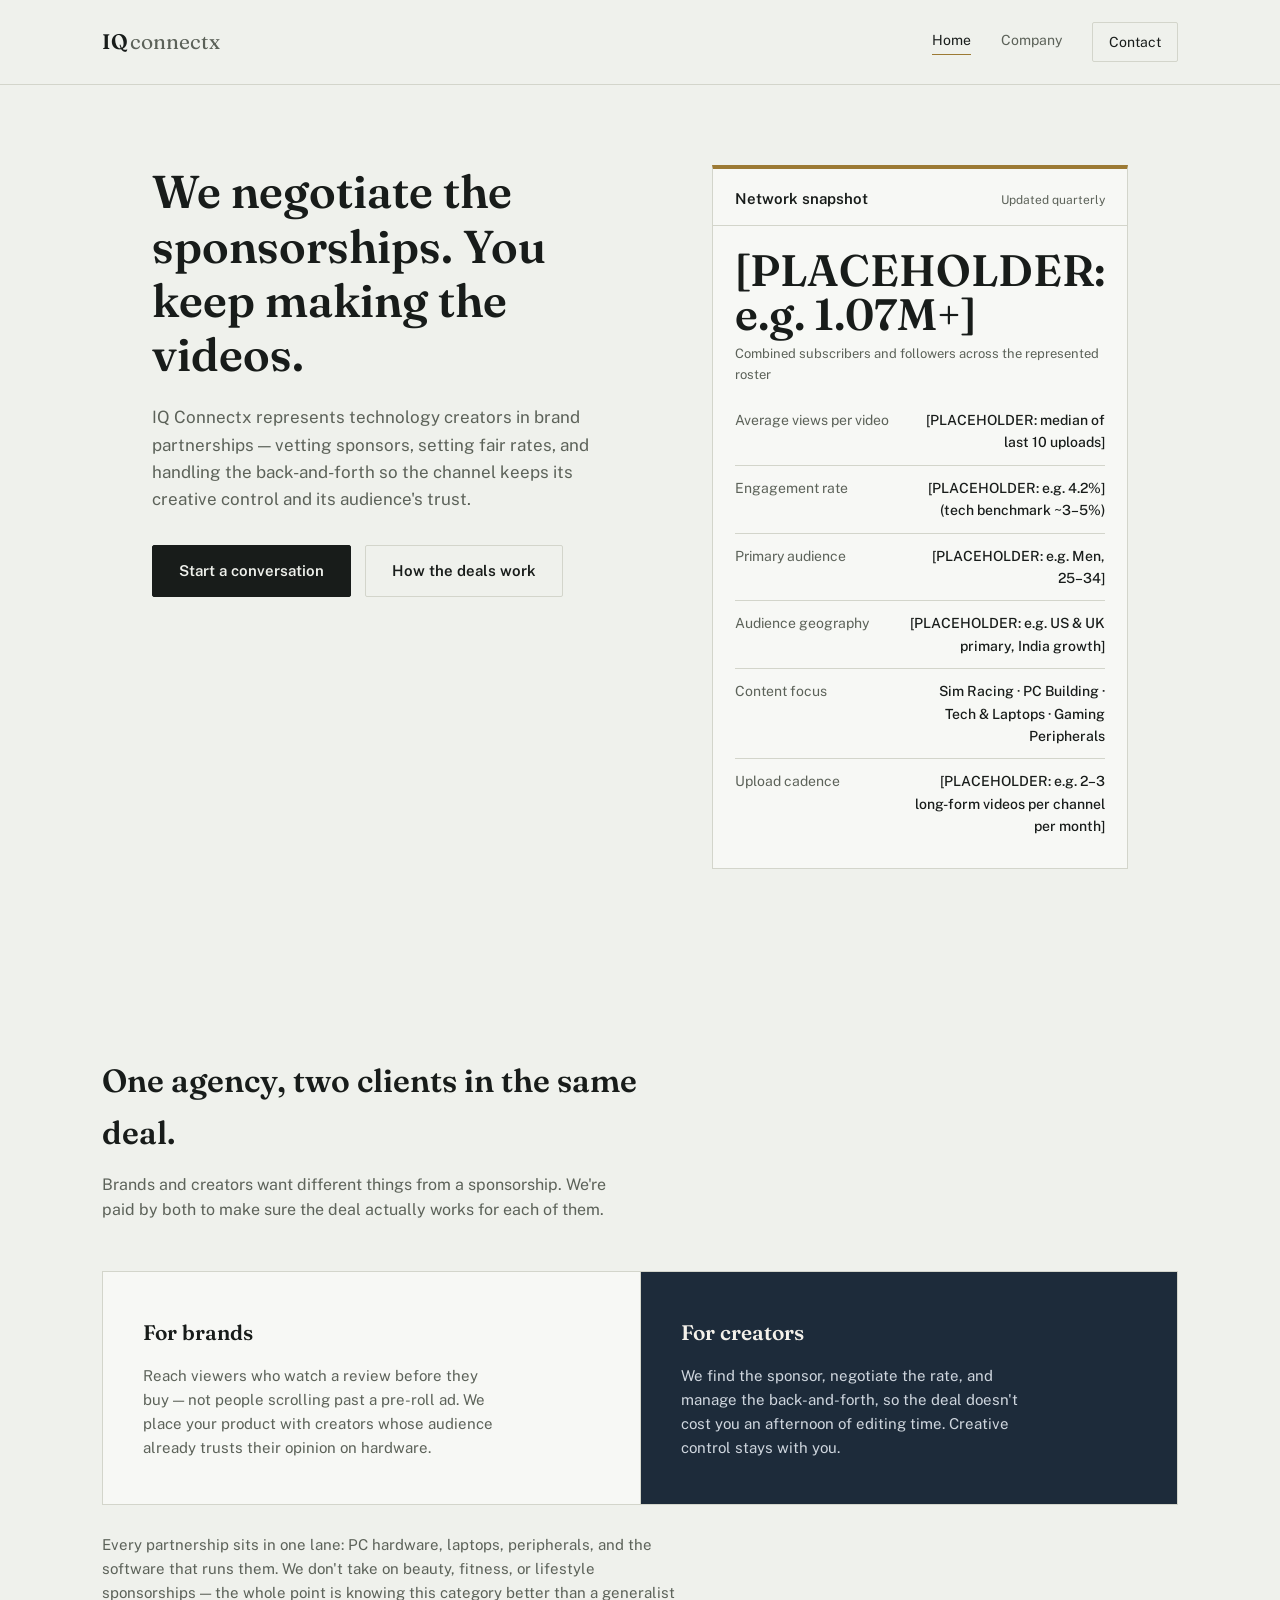
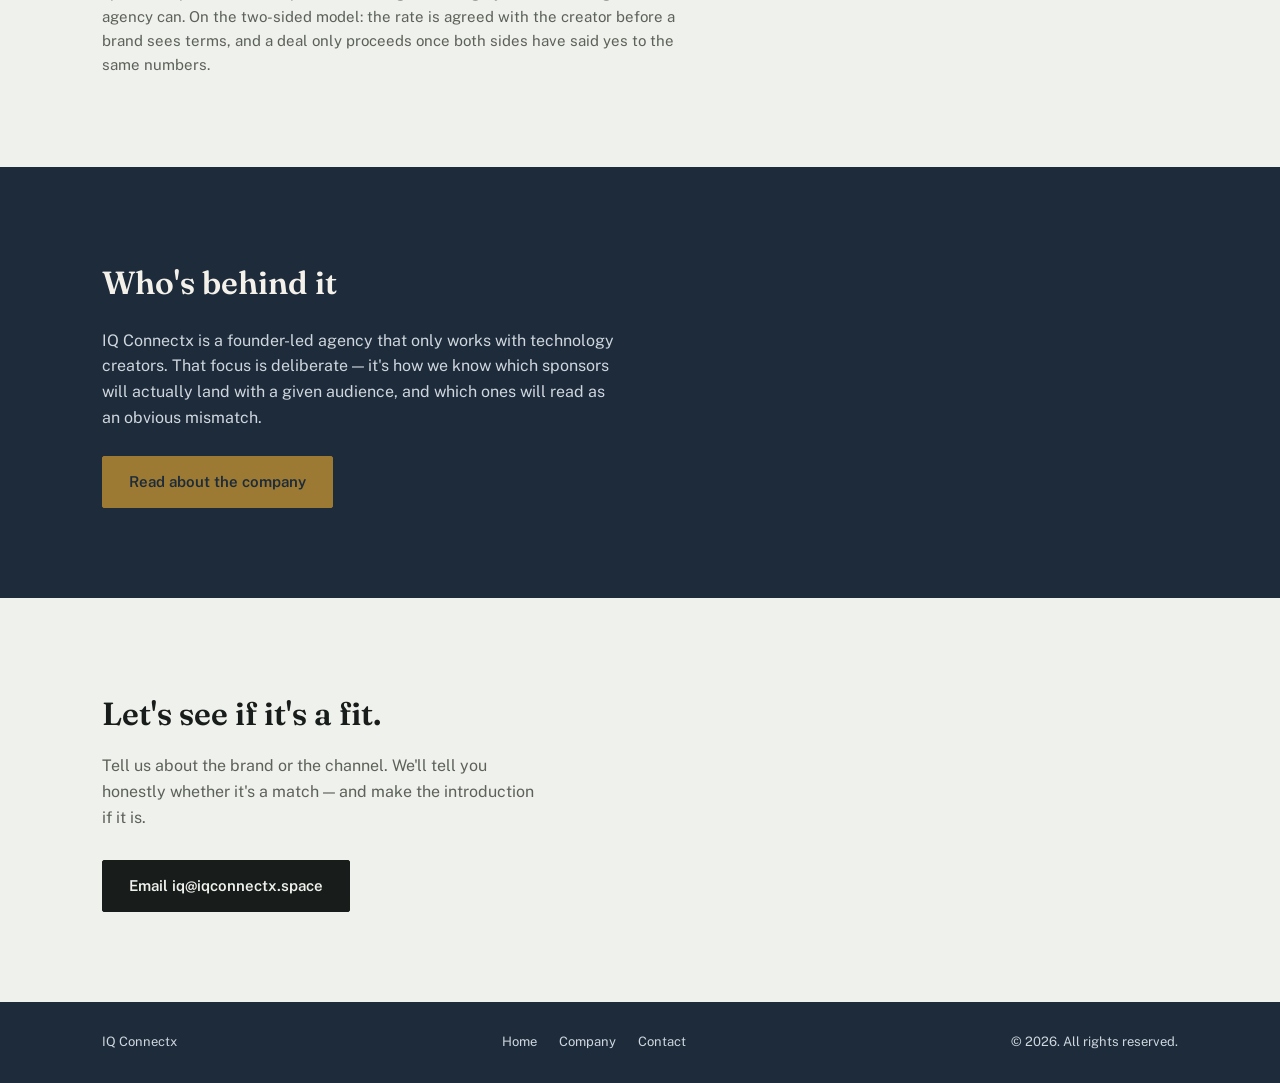
==== commit aea0f667: "deepseek Update index.html" ====
--- a/index.html
+++ b/index.html
@@ -4,6 +4,7 @@
 <meta charset="UTF-8">
 <meta name="viewport" content="width=device-width, initial-scale=1.0">
 <title>IQ Connectx | Talent Agency for Technology Creators</title>
+<meta name="description" content="IQ Connectx represents PC hardware, laptop, and peripheral creators in brand partnerships — sponsor vetting, rate negotiation, and contract handling.">
 <link rel="preconnect" href="https://fonts.googleapis.com">
 <link rel="preconnect" href="https://fonts.gstatic.com" crossorigin>
 <link href="https://fonts.googleapis.com/css2?family=Fraunces:wght@400;500;600;700&family=Public+Sans:wght@400;500;600;700&display=swap" rel="stylesheet">
@@ -26,13 +27,13 @@
   <div class="hero-copy">
     <h1>We negotiate the sponsorships. You keep making the videos.</h1>
     <p class="hero-sub">
-      IQ Connectx represents technology YouTubers in brand partnerships —
-      vetting sponsors, setting fair rates, and handling the back-and-forth,
-      so creators can stay focused on the channel.
+      IQ Connectx represents technology creators in brand partnerships — vetting sponsors,
+      setting fair rates, and handling the back-and-forth so the channel keeps its
+      creative control and its audience's trust.
     </p>
     <div class="hero-actions">
       <a class="button" href="#contact">Start a conversation</a>
-      <a class="button button--ghost" href="#network">See the roster numbers</a>
+      <a class="button button--ghost" href="#what-we-do">How the deals work</a>
     </div>
   </div>
 
@@ -42,15 +43,16 @@
       <span>Updated quarterly</span>
     </div>
     <div class="snapshot-figure">
-      <strong>1,070,735+</strong>
-      <span>Subscribers and Followers across the represented roster</span>
+      <strong>[PLACEHOLDER: e.g. 1.07M+]</strong>
+      <span>Combined subscribers and followers across the represented roster</span>
     </div>
     <ul class="snapshot-rows">
-      <li><span>Average 30-day reach</span><span>3M+</span></li>
-      <li><span>Total view trend</span><span>Well above category average</span></li>
-      <li><span>Primary audience</span><span>Men, 25–34</span></li>
-      <li><span>Audience geography</span><span>North America  &amp; Europe </span></li>
-      <li><span>Content focus</span><span>Sim Racing | PC Building | Tech &amp; Laptops | Gaming Peripherals</span></li>
+      <li><span>Average views per video</span><span>[PLACEHOLDER: median of last 10 uploads]</span></li>
+      <li><span>Engagement rate</span><span>[PLACEHOLDER: e.g. 4.2%] (tech benchmark ~3–5%)</span></li>
+      <li><span>Primary audience</span><span>[PLACEHOLDER: e.g. Men, 25–34]</span></li>
+      <li><span>Audience geography</span><span>[PLACEHOLDER: e.g. US &amp; UK primary, India growth]</span></li>
+      <li><span>Content focus</span><span>Sim Racing · PC Building · Tech &amp; Laptops · Gaming Peripherals</span></li>
+      <li><span>Upload cadence</span><span>[PLACEHOLDER: e.g. 2–3 long-form videos per channel per month]</span></li>
     </ul>
   </div>
 </div>
@@ -72,38 +74,7 @@
       </div>
     </div>
 
-    <p class="split-note">Every partnership sits in one lane: PC hardware, laptops, peripherals, and the software that runs them. We don't take on beauty, fitness, or lifestyle sponsorships — the whole point is knowing this category better than a generalist agency can.</p>
-  </div>
-</section>
-
-
-<section class="section" id="network" style="background: var(--paper-raised); border-top: 1px solid var(--line); border-bottom: 1px solid var(--line);">
-  <div class="section-inner">
-    <h2>What the audience actually looks like</h2>
-    <p class="section-dek">Figures pulled from the last quarter, updated as the roster grows.</p>
-
-    <div class="bench">
-      <div class="bench-row">
-        <span class="bench-label">Subscribers</span>
-        <div class="bench-track"><div class="bench-fill" style="--value:74%"></div></div>
-        <span class="bench-value">1,070,735+</span>
-      </div>
-      <div class="bench-row">
-        <span class="bench-label">Average 30-day views</span>
-        <div class="bench-track"><div class="bench-fill" style="--value:58%"></div></div>
-        <span class="bench-value">3M+</span>
-      </div>
-      <div class="bench-row">
-        <span class="bench-label">Total view trend</span>
-        <div class="bench-track"><div class="bench-fill" style="--value:88%"></div></div>
-        <span class="bench-value">Well above average</span>
-      </div>
-      <div class="bench-row">
-        <span class="bench-label">Audience reach</span>
-        <div class="bench-track"><div class="bench-fill" style="--value:100%"></div></div>
-        <span class="bench-value">Global, weighted US / UK / IN</span>
-      </div>
-    </div>
+    <p class="split-note">Every partnership sits in one lane: PC hardware, laptops, peripherals, and the software that runs them. We don't take on beauty, fitness, or lifestyle sponsorships — the whole point is knowing this category better than a generalist agency can. On the two-sided model: the rate is agreed with the creator before a brand sees terms, and a deal only proceeds once both sides have said yes to the same numbers.</p>
   </div>
 </section>
 
@@ -112,7 +83,7 @@
   <div class="section-inner about-teaser">
     <div>
       <h2>Who's behind it</h2>
-      <p>IQ Connectx is a small, founder-led agency that only works with technology creators. That focus is deliberate — it's how we know which sponsors will actually land with a given audience, and which ones will read as an obvious mismatch.</p>
+      <p>IQ Connectx is a founder-led agency that only works with technology creators. That focus is deliberate — it's how we know which sponsors will actually land with a given audience, and which ones will read as an obvious mismatch.</p>
       <a class="button button--on-navy" href="company.html">Read about the company</a>
     </div>
   </div>
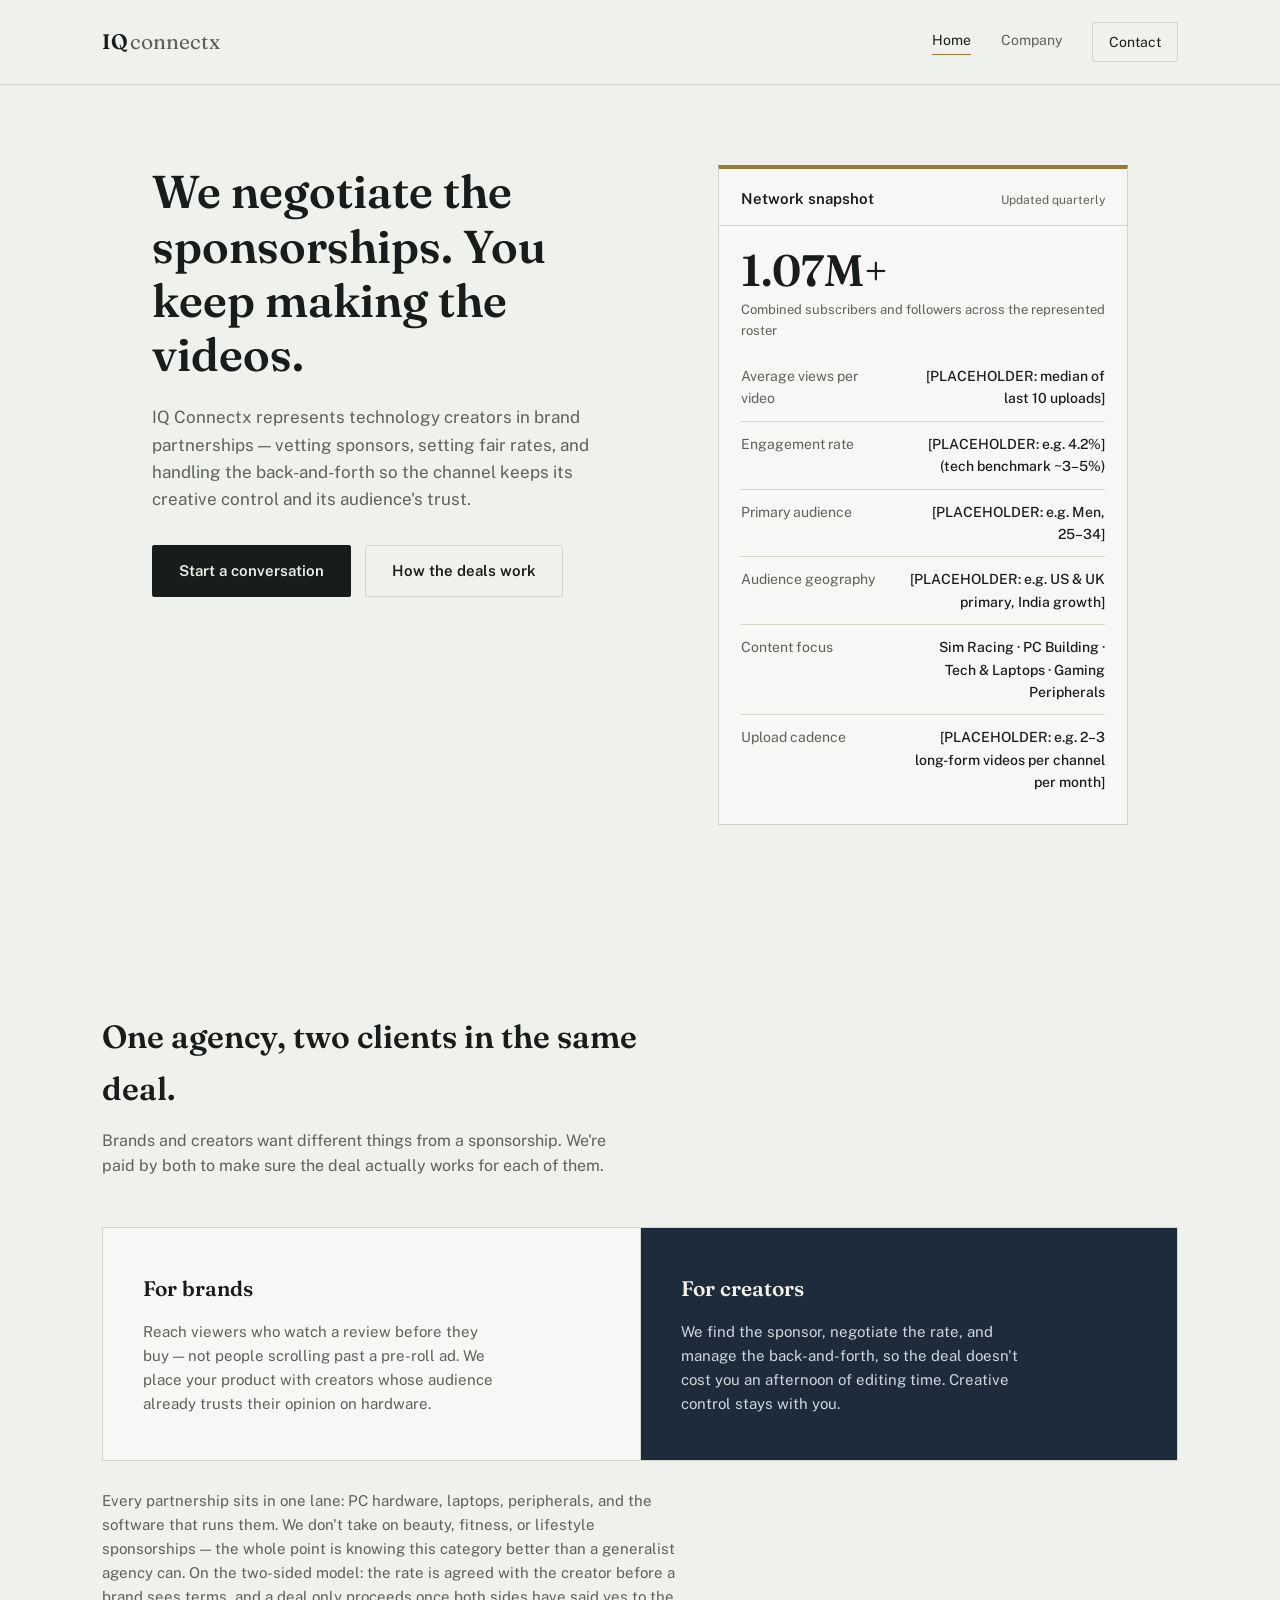
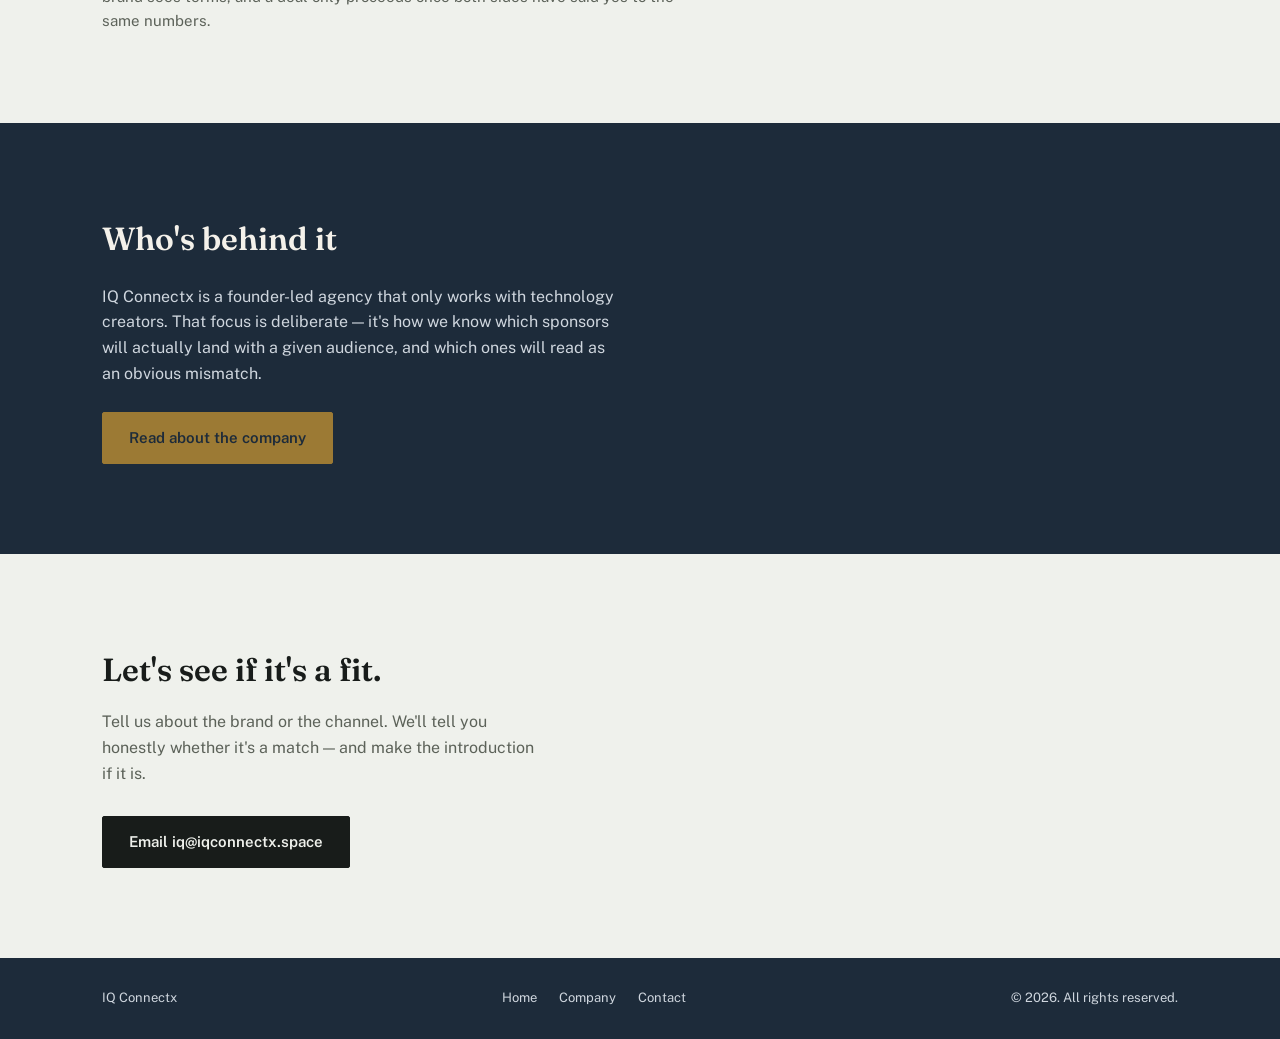
==== commit 606b8da5: "Update index.html" ====
--- a/index.html
+++ b/index.html
@@ -43,7 +43,7 @@
       <span>Updated quarterly</span>
     </div>
     <div class="snapshot-figure">
-      <strong>[PLACEHOLDER: e.g. 1.07M+]</strong>
+      <strong>1.07M+</strong>
       <span>Combined subscribers and followers across the represented roster</span>
     </div>
     <ul class="snapshot-rows">
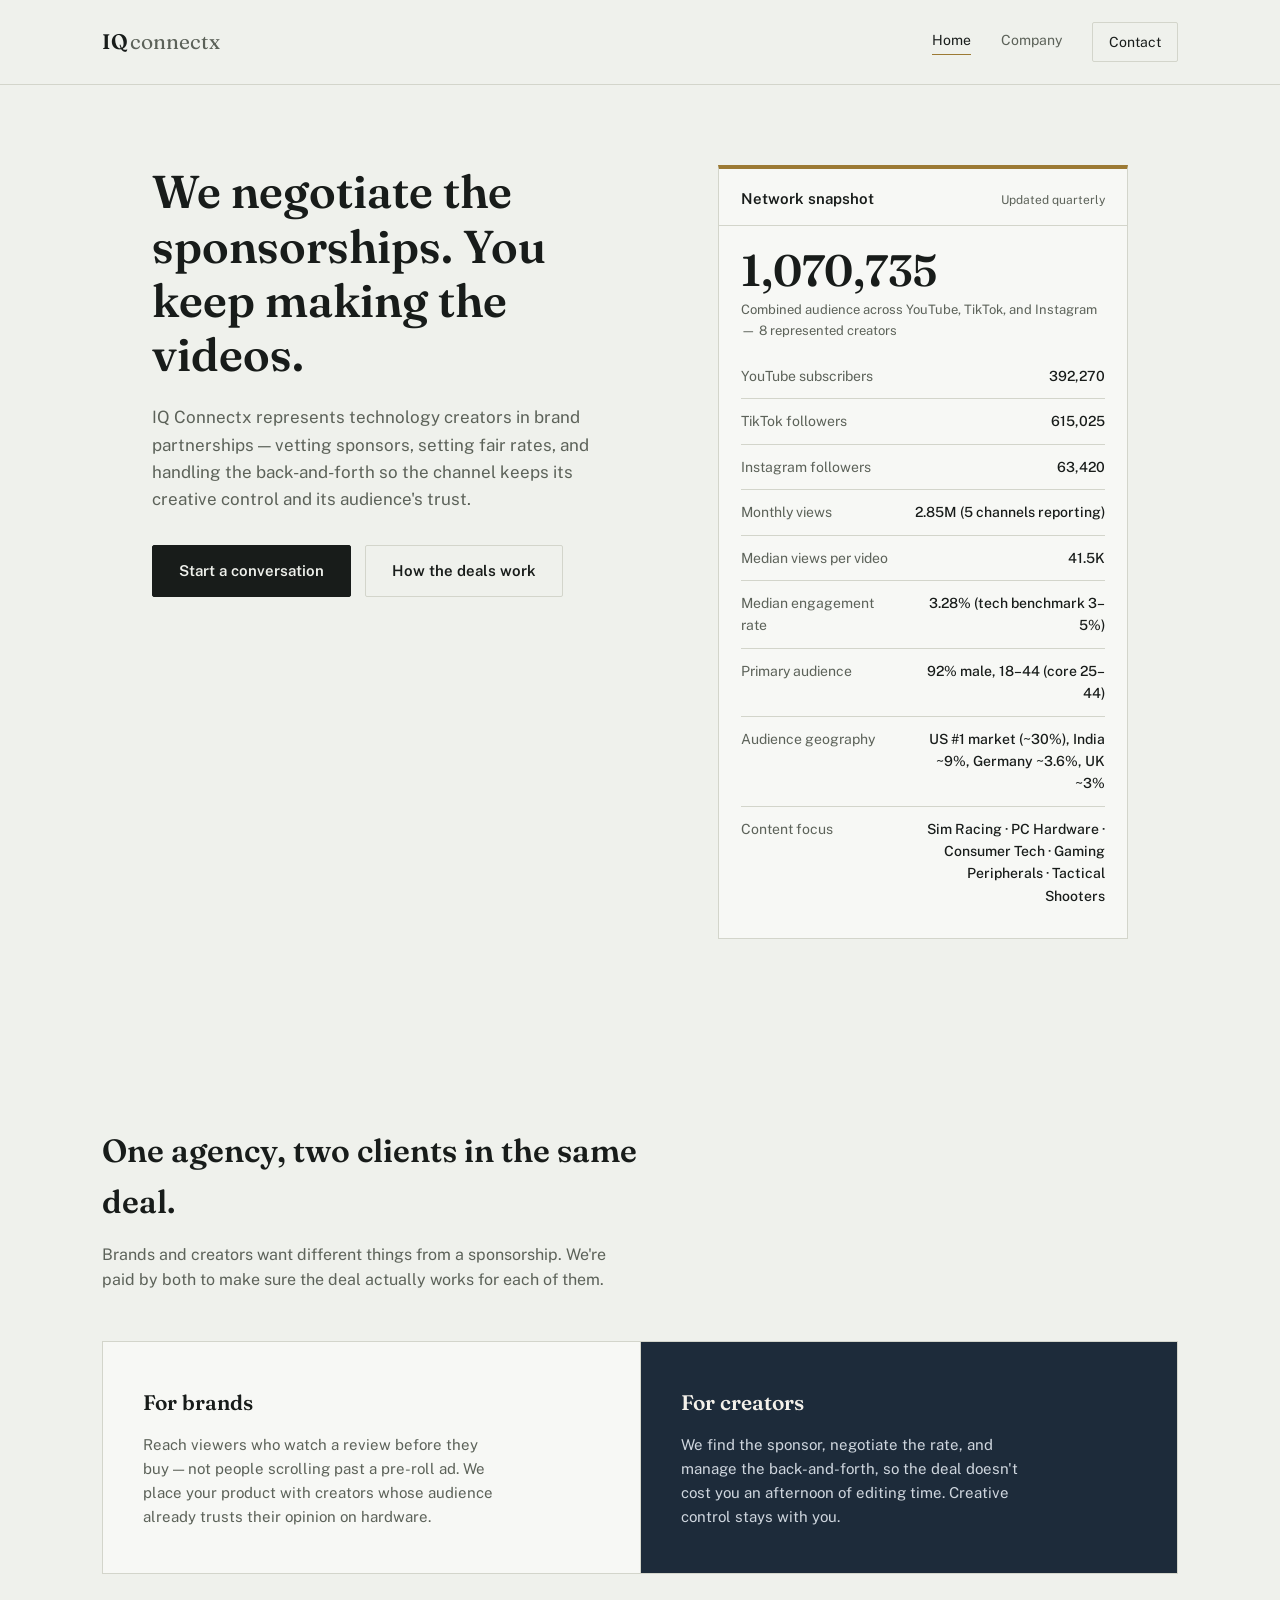
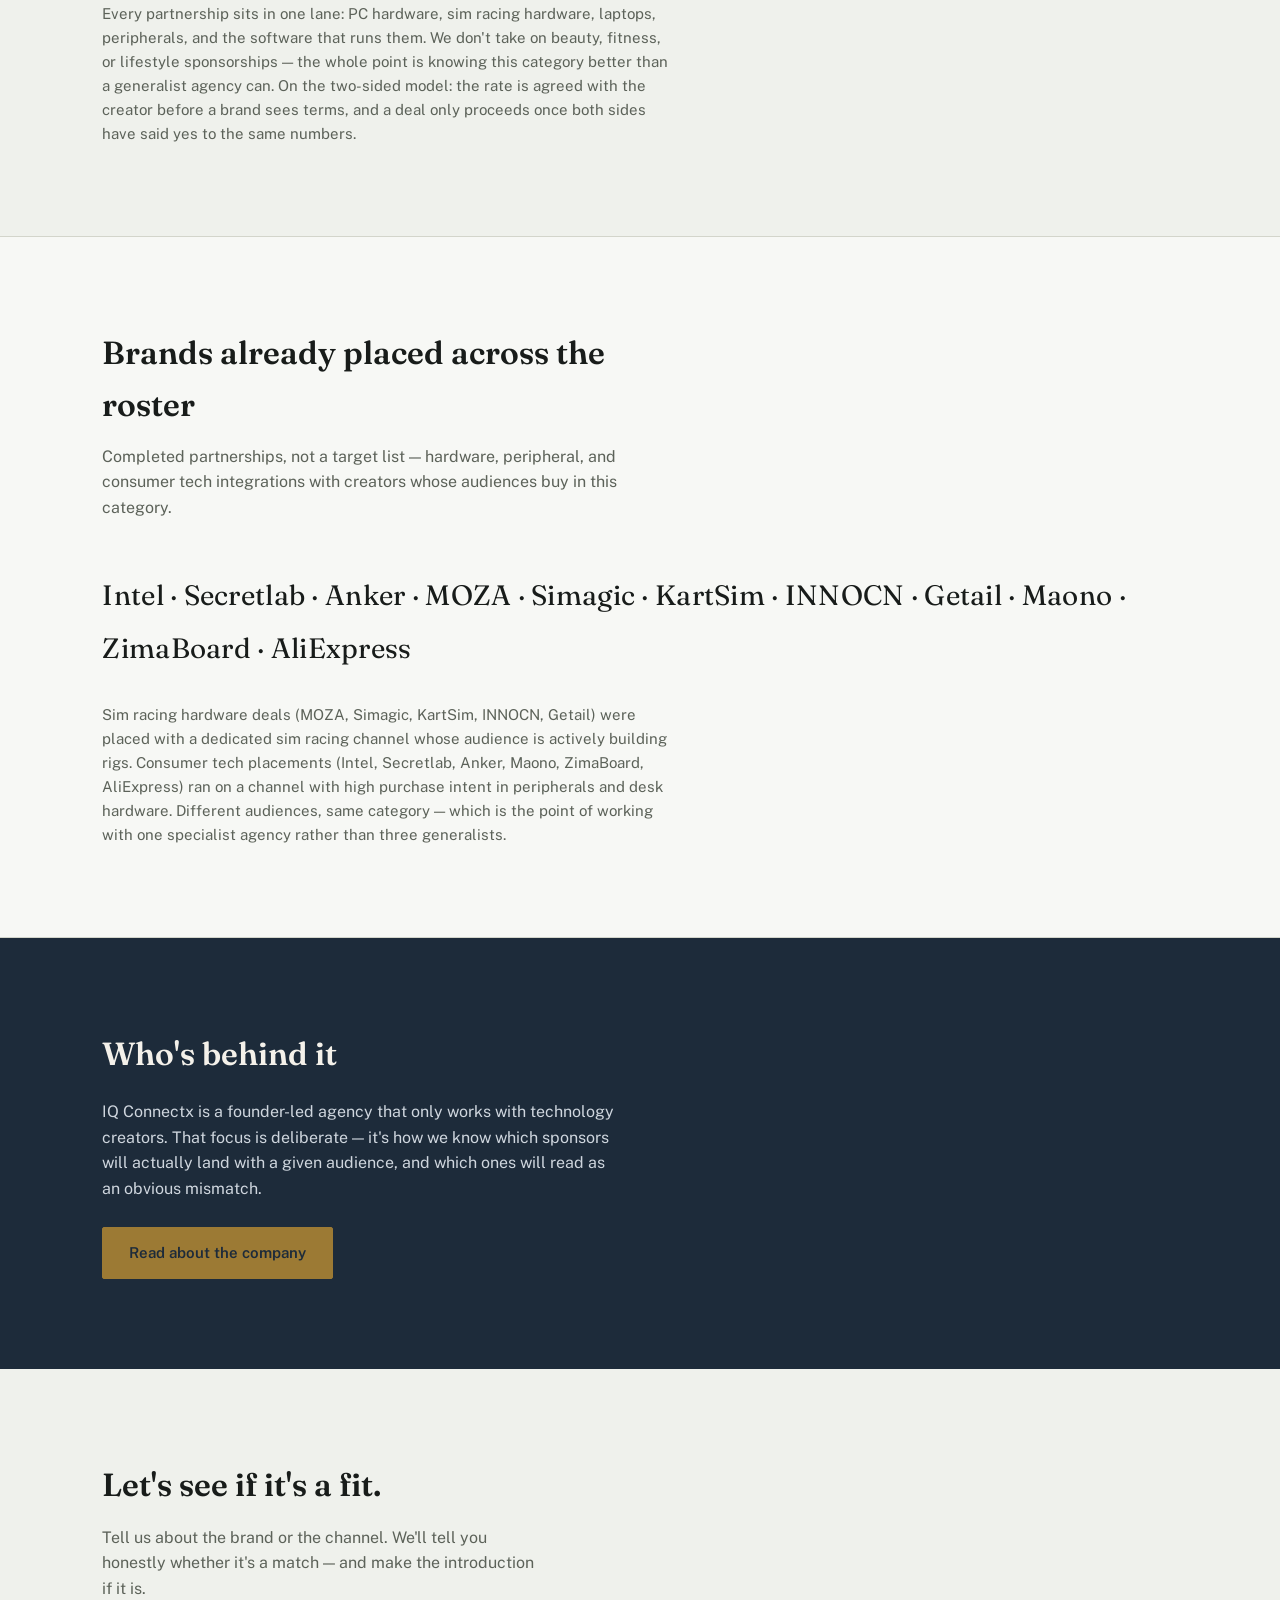
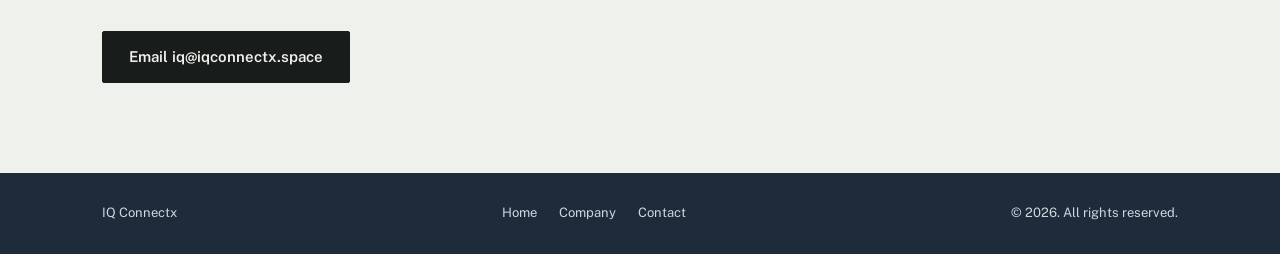
==== commit a4400940: "BIGG Update index.html" ====
--- a/index.html
+++ b/index.html
@@ -4,7 +4,7 @@
 <meta charset="UTF-8">
 <meta name="viewport" content="width=device-width, initial-scale=1.0">
 <title>IQ Connectx | Talent Agency for Technology Creators</title>
-<meta name="description" content="IQ Connectx represents PC hardware, laptop, and peripheral creators in brand partnerships — sponsor vetting, rate negotiation, and contract handling.">
+<meta name="description" content="IQ Connectx represents PC hardware, sim racing, and consumer tech creators in brand partnerships — sponsor vetting, rate negotiation, and contract handling.">
 <link rel="preconnect" href="https://fonts.googleapis.com">
 <link rel="preconnect" href="https://fonts.gstatic.com" crossorigin>
 <link href="https://fonts.googleapis.com/css2?family=Fraunces:wght@400;500;600;700&family=Public+Sans:wght@400;500;600;700&display=swap" rel="stylesheet">
@@ -43,16 +43,19 @@
       <span>Updated quarterly</span>
     </div>
     <div class="snapshot-figure">
-      <strong>1.07M+</strong>
-      <span>Combined subscribers and followers across the represented roster</span>
+      <strong>1,070,735</strong>
+      <span>Combined audience across YouTube, TikTok, and Instagram — 8 represented creators</span>
     </div>
     <ul class="snapshot-rows">
-      <li><span>Average views per video</span><span>[PLACEHOLDER: median of last 10 uploads]</span></li>
-      <li><span>Engagement rate</span><span>[PLACEHOLDER: e.g. 4.2%] (tech benchmark ~3–5%)</span></li>
-      <li><span>Primary audience</span><span>[PLACEHOLDER: e.g. Men, 25–34]</span></li>
-      <li><span>Audience geography</span><span>[PLACEHOLDER: e.g. US &amp; UK primary, India growth]</span></li>
-      <li><span>Content focus</span><span>Sim Racing · PC Building · Tech &amp; Laptops · Gaming Peripherals</span></li>
-      <li><span>Upload cadence</span><span>[PLACEHOLDER: e.g. 2–3 long-form videos per channel per month]</span></li>
+      <li><span>YouTube subscribers</span><span>392,270</span></li>
+      <li><span>TikTok followers</span><span>615,025</span></li>
+      <li><span>Instagram followers</span><span>63,420</span></li>
+      <li><span>Monthly views</span><span>2.85M (5 channels reporting)</span></li>
+      <li><span>Median views per video</span><span>41.5K</span></li>
+      <li><span>Median engagement rate</span><span>3.28% (tech benchmark 3–5%)</span></li>
+      <li><span>Primary audience</span><span>92% male, 18–44 (core 25–44)</span></li>
+      <li><span>Audience geography</span><span>US #1 market (~30%), India ~9%, Germany ~3.6%, UK ~3%</span></li>
+      <li><span>Content focus</span><span>Sim Racing · PC Hardware · Consumer Tech · Gaming Peripherals · Tactical Shooters</span></li>
     </ul>
   </div>
 </div>
@@ -74,7 +77,21 @@
       </div>
     </div>
 
-    <p class="split-note">Every partnership sits in one lane: PC hardware, laptops, peripherals, and the software that runs them. We don't take on beauty, fitness, or lifestyle sponsorships — the whole point is knowing this category better than a generalist agency can. On the two-sided model: the rate is agreed with the creator before a brand sees terms, and a deal only proceeds once both sides have said yes to the same numbers.</p>
+    <p class="split-note">Every partnership sits in one lane: PC hardware, sim racing hardware, laptops, peripherals, and the software that runs them. We don't take on beauty, fitness, or lifestyle sponsorships — the whole point is knowing this category better than a generalist agency can. On the two-sided model: the rate is agreed with the creator before a brand sees terms, and a deal only proceeds once both sides have said yes to the same numbers.</p>
+  </div>
+</section>
+
+
+<section class="section" id="partnerships" style="background: var(--paper-raised); border-top: 1px solid var(--line); border-bottom: 1px solid var(--line);">
+  <div class="section-inner">
+    <h2>Brands already placed across the roster</h2>
+    <p class="section-dek">Completed partnerships, not a target list — hardware, peripheral, and consumer tech integrations with creators whose audiences buy in this category.</p>
+
+    <p style="font-family: 'Fraunces', Georgia, serif; font-size: clamp(1.25rem, 2.4vw, 1.75rem); line-height: 1.9; letter-spacing: 0.01em; margin: 2rem 0 1.5rem;">
+      Intel &middot; Secretlab &middot; Anker &middot; MOZA &middot; Simagic &middot; KartSim &middot; INNOCN &middot; Getail &middot; Maono &middot; ZimaBoard &middot; AliExpress
+    </p>
+
+    <p class="split-note">Sim racing hardware deals (MOZA, Simagic, KartSim, INNOCN, Getail) were placed with a dedicated sim racing channel whose audience is actively building rigs. Consumer tech placements (Intel, Secretlab, Anker, Maono, ZimaBoard, AliExpress) ran on a channel with high purchase intent in peripherals and desk hardware. Different audiences, same category — which is the point of working with one specialist agency rather than three generalists.</p>
   </div>
 </section>
 
